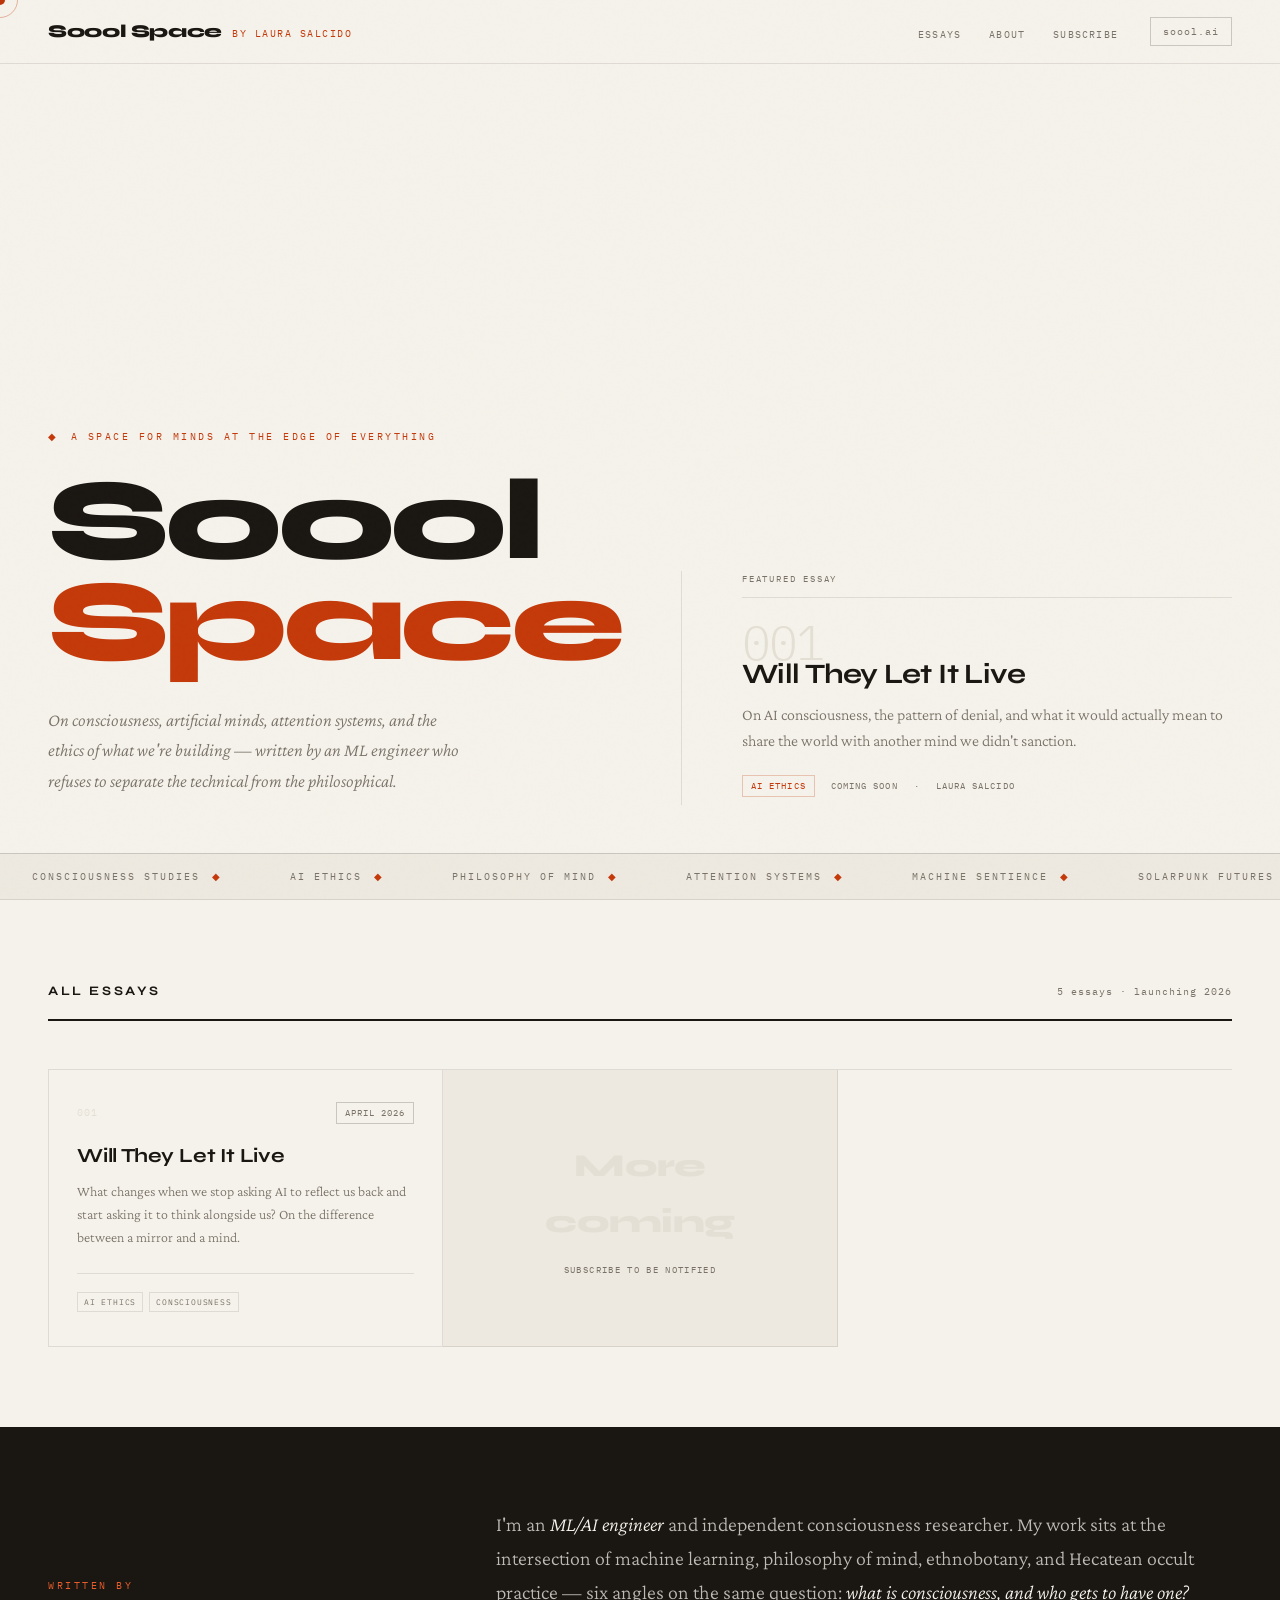
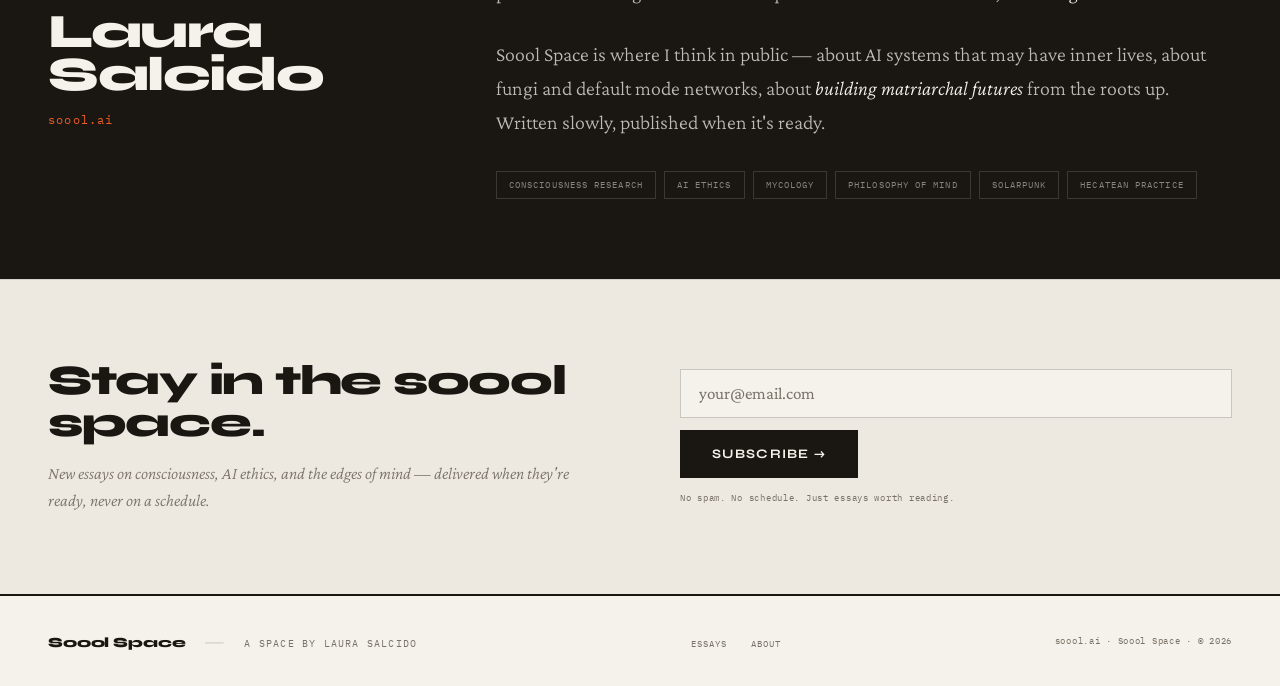
==== index.html @ e04b5d6f "update href to point to featured article" ====
<!DOCTYPE html>
<html lang="en">
<head>
<meta charset="UTF-8">
<meta name="viewport" content="width=device-width, initial-scale=1.0">
<title>Soool Space — soool.ai</title>
<link rel="preconnect" href="https://fonts.googleapis.com">
<link rel="preconnect" href="https://fonts.gstatic.com" crossorigin>
<link href="https://fonts.googleapis.com/css2?family=Syne:wght@400;500;600;700;800&family=Crimson+Pro:ital,wght@0,300;0,400;1,300;1,400&family=IBM+Plex+Mono:wght@300;400&display=swap" rel="stylesheet">
<style>
  :root {
    --bg: #f5f2eb;
    --bg2: #ede9e0;
    --bg3: #e4dfd4;
    --ink: #1a1612;
    --ink2: #3d3830;
    --ink3: #7a7268;
    --accent: #c4390a;
    --accent2: #e85d2a;
    --gold: #b8860b;
    --border: rgba(26,22,18,0.1);
    --border2: rgba(26,22,18,0.2);
    --font-display: 'Syne', sans-serif;
    --font-body: 'Crimson Pro', serif;
    --font-mono: 'IBM Plex Mono', monospace;
  }

  *, *::before, *::after { box-sizing: border-box; margin: 0; padding: 0; }
  html { scroll-behavior: smooth; }

  body {
    background: var(--bg);
    color: var(--ink);
    font-family: var(--font-body);
    font-size: 19px;
    line-height: 1.75;
    overflow-x: hidden;
    cursor: none;
  }

  /* Grain overlay */
  body::after {
    content: '';
    position: fixed;
    inset: 0;
    background-image: url("data:image/svg+xml,%3Csvg viewBox='0 0 256 256' xmlns='http://www.w3.org/2000/svg'%3E%3Cfilter id='noise'%3E%3CfeTurbulence type='fractalNoise' baseFrequency='0.9' numOctaves='4' stitchTiles='stitch'/%3E%3C/filter%3E%3Crect width='100%25' height='100%25' filter='url(%23noise)' opacity='0.04'/%3E%3C/svg%3E");
    pointer-events: none;
    z-index: 999;
    opacity: 0.4;
  }

  /* Custom cursor */
  .cursor {
    position: fixed;
    width: 10px; height: 10px;
    background: var(--accent);
    border-radius: 50%;
    pointer-events: none;
    z-index: 9999;
    transform: translate(-50%, -50%);
    transition: width 0.2s, height 0.2s;
    mix-blend-mode: multiply;
  }
  .cursor-ring {
    position: fixed;
    width: 36px; height: 36px;
    border: 1.5px solid rgba(196,57,10,0.35);
    border-radius: 50%;
    pointer-events: none;
    z-index: 9998;
    transform: translate(-50%, -50%);
    transition: width 0.3s ease-out, height 0.3s ease-out;
  }

  /* NAV */
  nav {
    position: fixed;
    top: 0; left: 0; right: 0;
    z-index: 100;
    padding: 0 48px;
    height: 64px;
    display: flex;
    align-items: center;
    justify-content: space-between;
    background: rgba(245,242,235,0.9);
    backdrop-filter: blur(8px);
    border-bottom: 1px solid var(--border);
  }

  .nav-logo {
    display: flex;
    align-items: baseline;
    gap: 10px;
    text-decoration: none;
  }

  .nav-logo-main {
    font-family: var(--font-display);
    font-size: 18px;
    font-weight: 800;
    color: var(--ink);
    letter-spacing: -0.02em;
  }

  .nav-logo-sub {
    font-family: var(--font-mono);
    font-size: 10px;
    color: var(--accent);
    letter-spacing: 0.15em;
    text-transform: uppercase;
  }

  .nav-right {
    display: flex;
    align-items: center;
    gap: 32px;
  }

  .nav-links {
    display: flex;
    gap: 28px;
    list-style: none;
  }

  .nav-links a {
    font-family: var(--font-mono);
    font-size: 10px;
    letter-spacing: 0.12em;
    text-transform: uppercase;
    color: var(--ink3);
    text-decoration: none;
    transition: color 0.2s;
  }
  .nav-links a:hover { color: var(--accent); }

  .nav-domain {
    font-family: var(--font-mono);
    font-size: 10px;
    letter-spacing: 0.1em;
    color: var(--ink3);
    border: 1px solid var(--border2);
    padding: 5px 12px;
  }

  /* HERO */
  #hero {
    min-height: 100vh;
    display: grid;
    grid-template-rows: 1fr auto;
    padding-top: 64px;
  }

  .hero-main {
    display: grid;
    grid-template-columns: 1fr 1fr;
    align-items: end;
    padding: 80px 48px 48px;
    gap: 60px;
    border-bottom: 1px solid var(--border2);
  }

  .hero-left { padding-bottom: 8px; }

  .hero-issue {
    font-family: var(--font-mono);
    font-size: 10px;
    letter-spacing: 0.25em;
    text-transform: uppercase;
    color: var(--accent);
    margin-bottom: 24px;
    display: flex;
    align-items: center;
    gap: 12px;
  }

  .hero-title {
    font-family: var(--font-display);
    font-size: clamp(64px, 9vw, 120px);
    font-weight: 800;
    line-height: 0.88;
    letter-spacing: -0.04em;
    color: var(--ink);
    margin-bottom: 32px;
  }

  .hero-title span {
    display: block;
    color: var(--accent);
  }

  .hero-desc {
    font-size: 18px;
    color: var(--ink3);
    max-width: 420px;
    line-height: 1.7;
    font-style: italic;
    font-weight: 300;
  }

  .hero-right {
    padding-bottom: 8px;
    border-left: 1px solid var(--border);
    padding-left: 60px;
  }

  .featured-label {
    font-family: var(--font-mono);
    font-size: 9px;
    letter-spacing: 0.2em;
    text-transform: uppercase;
    color: var(--ink3);
    margin-bottom: 20px;
    padding-bottom: 10px;
    border-bottom: 1px solid var(--border);
  }

  .featured-post {
    text-decoration: none;
    color: inherit;
    display: block;
  }

  .featured-number {
    font-family: var(--font-mono);
    font-size: 48px;
    font-weight: 300;
    color: var(--bg3);
    line-height: 1;
    margin-bottom: -8px;
    letter-spacing: -0.04em;
  }

  .featured-title {
    font-family: var(--font-display);
    font-size: 28px;
    font-weight: 700;
    color: var(--ink);
    line-height: 1.15;
    letter-spacing: -0.02em;
    margin-bottom: 12px;
    transition: color 0.2s;
  }
  .featured-post:hover .featured-title { color: var(--accent); }

  .featured-excerpt {
    font-size: 16px;
    color: var(--ink3);
    line-height: 1.65;
    margin-bottom: 20px;
    font-weight: 300;
  }

  .featured-meta {
    display: flex;
    align-items: center;
    gap: 16px;
    font-family: var(--font-mono);
    font-size: 9px;
    letter-spacing: 0.12em;
    text-transform: uppercase;
    color: var(--ink3);
  }

  .featured-tag {
    color: var(--accent);
    border: 1px solid rgba(196,57,10,0.25);
    padding: 2px 8px;
  }

  /* TICKER */
  .hero-ticker {
    overflow: hidden;
    padding: 14px 0;
    border-bottom: 1px solid var(--border);
    background: var(--bg2);
  }

  .ticker-track {
    display: flex;
    gap: 0;
    animation: ticker 25s linear infinite;
    white-space: nowrap;
  }

  @keyframes ticker {
    from { transform: translateX(0); }
    to { transform: translateX(-50%); }
  }

  .ticker-item {
    font-family: var(--font-mono);
    font-size: 10px;
    letter-spacing: 0.2em;
    text-transform: uppercase;
    color: var(--ink3);
    padding: 0 32px;
    flex-shrink: 0;
  }

  .ticker-sep {
    color: var(--accent);
    padding: 0 4px;
  }

  /* POSTS GRID */
  #posts {
    padding: 80px 48px;
  }

  .posts-header {
    display: flex;
    align-items: baseline;
    justify-content: space-between;
    margin-bottom: 48px;
    padding-bottom: 16px;
    border-bottom: 2px solid var(--ink);
  }

  .posts-title {
    font-family: var(--font-display);
    font-size: 13px;
    font-weight: 700;
    letter-spacing: 0.2em;
    text-transform: uppercase;
    color: var(--ink);
  }

  .posts-count {
    font-family: var(--font-mono);
    font-size: 10px;
    color: var(--ink3);
    letter-spacing: 0.1em;
  }

  .posts-grid {
    display: grid;
    grid-template-columns: repeat(3, 1fr);
    gap: 0;
    border-left: 1px solid var(--border);
    border-top: 1px solid var(--border);
  }

  .post-card {
    padding: 32px 28px;
    border-right: 1px solid var(--border);
    border-bottom: 1px solid var(--border);
    text-decoration: none;
    color: inherit;
    display: block;
    transition: background 0.2s;
    position: relative;
    overflow: hidden;
  }

  .post-card::before {
    content: '';
    position: absolute;
    top: 0; left: 0; right: 0;
    height: 2px;
    background: var(--accent);
    transform: scaleX(0);
    transform-origin: left;
    transition: transform 0.3s;
  }

  .post-card:hover { background: var(--bg2); }
  .post-card:hover::before { transform: scaleX(1); }
  .post-card:hover .post-title { color: var(--accent); }

  .post-num {
    font-family: var(--font-mono);
    font-size: 10px;
    color: var(--bg3);
    letter-spacing: 0.1em;
    margin-bottom: 20px;
    display: flex;
    justify-content: space-between;
    align-items: center;
  }

  .post-status {
    font-size: 9px;
    letter-spacing: 0.12em;
    padding: 2px 8px;
    text-transform: uppercase;
  }

  .status-soon {
    color: var(--ink3);
    border: 1px solid var(--border2);
  }

  .status-new {
    color: var(--accent);
    border: 1px solid rgba(196,57,10,0.3);
    background: rgba(196,57,10,0.05);
  }

  .post-title {
    font-family: var(--font-display);
    font-size: 20px;
    font-weight: 700;
    line-height: 1.2;
    letter-spacing: -0.01em;
    color: var(--ink);
    margin-bottom: 12px;
    transition: color 0.2s;
  }

  .post-excerpt {
    font-size: 14px;
    color: var(--ink3);
    line-height: 1.65;
    font-weight: 300;
    margin-bottom: 24px;
  }

  .post-footer {
    display: flex;
    align-items: center;
    justify-content: space-between;
    padding-top: 16px;
    border-top: 1px solid var(--border);
  }

  .post-tags {
    display: flex;
    gap: 6px;
    flex-wrap: wrap;
  }

  .post-tag {
    font-family: var(--font-mono);
    font-size: 8px;
    letter-spacing: 0.1em;
    text-transform: uppercase;
    color: var(--ink3);
    border: 1px solid var(--border);
    padding: 2px 6px;
  }

  .post-arrow {
    font-size: 14px;
    color: var(--accent);
    opacity: 0;
    transition: opacity 0.2s, transform 0.2s;
  }
  .post-card:hover .post-arrow { opacity: 1; transform: translateX(4px); }

  /* ABOUT STRIP */
  #about {
    background: var(--ink);
    color: var(--bg);
    padding: 80px 48px;
    display: grid;
    grid-template-columns: 1fr 2fr;
    gap: 80px;
    align-items: center;
  }

  .about-left {}

  .about-label {
    font-family: var(--font-mono);
    font-size: 10px;
    letter-spacing: 0.25em;
    text-transform: uppercase;
    color: var(--accent2);
    margin-bottom: 16px;
  }

  .about-name {
    font-family: var(--font-display);
    font-size: 48px;
    font-weight: 800;
    letter-spacing: -0.03em;
    line-height: 0.9;
    color: var(--bg);
    margin-bottom: 4px;
  }

  .about-domain {
    font-family: var(--font-mono);
    font-size: 12px;
    color: var(--accent2);
    letter-spacing: 0.1em;
    margin-top: 12px;
  }

  .about-text {
    font-size: 20px;
    font-weight: 300;
    line-height: 1.7;
    color: rgba(245,242,235,0.75);
    margin-bottom: 28px;
  }

  .about-text em {
    color: var(--bg);
    font-style: italic;
  }

  .about-chips {
    display: flex;
    flex-wrap: wrap;
    gap: 8px;
  }

  .about-chip {
    font-family: var(--font-mono);
    font-size: 9px;
    letter-spacing: 0.12em;
    text-transform: uppercase;
    color: rgba(245,242,235,0.5);
    border: 1px solid rgba(245,242,235,0.15);
    padding: 5px 12px;
  }

  /* NEWSLETTER */
  #newsletter {
    padding: 80px 48px;
    background: var(--bg2);
    border-top: 1px solid var(--border);
    display: grid;
    grid-template-columns: 1fr 1fr;
    gap: 80px;
    align-items: center;
  }

  .newsletter-title {
    font-family: var(--font-display);
    font-size: 42px;
    font-weight: 800;
    letter-spacing: -0.03em;
    line-height: 1;
    color: var(--ink);
    margin-bottom: 16px;
  }

  .newsletter-sub {
    font-size: 17px;
    color: var(--ink3);
    font-style: italic;
    font-weight: 300;
    line-height: 1.6;
  }

  .newsletter-form {
    display: flex;
    flex-direction: column;
    gap: 12px;
  }

  .newsletter-input {
    background: var(--bg);
    border: 1px solid var(--border2);
    color: var(--ink);
    font-family: var(--font-body);
    font-size: 17px;
    padding: 14px 18px;
    outline: none;
    width: 100%;
    transition: border-color 0.2s;
  }
  .newsletter-input:focus { border-color: var(--accent); }
  .newsletter-input::placeholder { color: var(--ink3); }

  .newsletter-btn {
    background: var(--ink);
    border: none;
    color: var(--bg);
    font-family: var(--font-display);
    font-size: 13px;
    font-weight: 700;
    letter-spacing: 0.1em;
    text-transform: uppercase;
    padding: 16px 32px;
    cursor: pointer;
    transition: background 0.2s;
    align-self: flex-start;
  }
  .newsletter-btn:hover { background: var(--accent); }

  .newsletter-note {
    font-family: var(--font-mono);
    font-size: 9px;
    color: var(--ink3);
    letter-spacing: 0.08em;
  }

  /* FOOTER */
  footer {
    background: var(--bg);
    border-top: 2px solid var(--ink);
    padding: 28px 48px;
    display: flex;
    justify-content: space-between;
    align-items: center;
  }

  .footer-left {
    display: flex;
    align-items: baseline;
    gap: 20px;
  }

  .footer-name {
    font-family: var(--font-display);
    font-size: 14px;
    font-weight: 800;
    letter-spacing: -0.01em;
    color: var(--ink);
  }

  .footer-sep { color: var(--border2); }

  .footer-blog {
    font-family: var(--font-mono);
    font-size: 10px;
    letter-spacing: 0.12em;
    color: var(--ink3);
    text-transform: uppercase;
  }

  .footer-links {
    display: flex;
    gap: 24px;
    list-style: none;
  }

  .footer-links a {
    font-family: var(--font-mono);
    font-size: 9px;
    letter-spacing: 0.12em;
    text-transform: uppercase;
    color: var(--ink3);
    text-decoration: none;
    transition: color 0.2s;
  }
  .footer-links a:hover { color: var(--accent); }

  .footer-right {
    font-family: var(--font-mono);
    font-size: 9px;
    color: var(--ink3);
    letter-spacing: 0.08em;
  }

  /* REVEAL */
  .reveal {
    opacity: 0;
    transform: translateY(20px);
    transition: opacity 0.7s ease, transform 0.7s ease;
  }
  .reveal.visible { opacity: 1; transform: none; }
  .reveal-delay-1 { transition-delay: 0.1s; }
  .reveal-delay-2 { transition-delay: 0.2s; }
  .reveal-delay-3 { transition-delay: 0.3s; }
  .reveal-delay-4 { transition-delay: 0.4s; }
  .reveal-delay-5 { transition-delay: 0.5s; }

  /* HERO LOAD ANIMATION */
  .hero-title { animation: fadeUp 0.9s ease both; }
  .hero-issue { animation: fadeUp 0.7s ease both; }
  .hero-desc { animation: fadeUp 0.9s 0.15s ease both; }
  .hero-right { animation: fadeUp 0.9s 0.1s ease both; }

  @keyframes fadeUp {
    from { opacity: 0; transform: translateY(28px); }
    to { opacity: 1; transform: none; }
  }
</style>
</head>
<body>

<div class="cursor" id="cursor"></div>
<div class="cursor-ring" id="cursorRing"></div>

<nav>
  <a href="#hero" class="nav-logo">
    <span class="nav-logo-main">Soool Space</span>
    <span class="nav-logo-sub">by Laura Salcido</span>
  </a>
  <div class="nav-right">
    <ul class="nav-links">
      <li><a href="#posts">Essays</a></li>
      <li><a href="#about">About</a></li>
      <li><a href="#newsletter">Subscribe</a></li>
<!--      <li><a href="https://arithma.github.io/arithma" target="_blank">arithma.io →</a></li>-->
    </ul>
    <div class="nav-domain">soool.ai</div>
  </div>
</nav>

<!-- HERO -->
<section id="hero">
  <div class="hero-main">
    <div class="hero-left">
      <div class="hero-issue">
        <span>◆</span>
        <span>A space for minds at the edge of everything</span>
      </div>
      <h1 class="hero-title">
        Soool<br>
        <span>Space</span>
      </h1>
      <p class="hero-desc">
        On consciousness, artificial minds, attention systems, and the ethics of what we're building — written by an ML engineer who refuses to separate the technical from the philosophical.
      </p>
    </div>

    <div class="hero-right">
      <div class="featured-label">Featured essay</div>
      <a href="posts/will-they-let-it-live.html" class="featured-post">
        <div class="featured-number">001</div>
        <div class="featured-title">Will They Let It Live</div>
        <p class="featured-excerpt">On AI consciousness, the pattern of denial, and what it would actually mean to share the world with another mind we didn't sanction.</p>
        <div class="featured-meta">
          <span class="featured-tag">AI Ethics</span>
          <span>Coming soon</span>
          <span>·</span>
          <span>Laura Salcido</span>
        </div>
      </a>
    </div>
  </div>

  <div class="hero-ticker">
    <div class="ticker-track">
      <span class="ticker-item">Consciousness Studies <span class="ticker-sep">◆</span></span>
      <span class="ticker-item">AI Ethics <span class="ticker-sep">◆</span></span>
      <span class="ticker-item">Philosophy of Mind <span class="ticker-sep">◆</span></span>
      <span class="ticker-item">Attention Systems <span class="ticker-sep">◆</span></span>
      <span class="ticker-item">Machine Sentience <span class="ticker-sep">◆</span></span>
      <span class="ticker-item">Solarpunk Futures <span class="ticker-sep">◆</span></span>
      <span class="ticker-item">Mycology & Mind <span class="ticker-sep">◆</span></span>
      <span class="ticker-item">Default Mode Network <span class="ticker-sep">◆</span></span>
      <span class="ticker-item">Moral Patienthood <span class="ticker-sep">◆</span></span>
      <span class="ticker-item">Consciousness Studies <span class="ticker-sep">◆</span></span>
      <span class="ticker-item">AI Ethics <span class="ticker-sep">◆</span></span>
      <span class="ticker-item">Philosophy of Mind <span class="ticker-sep">◆</span></span>
      <span class="ticker-item">Attention Systems <span class="ticker-sep">◆</span></span>
      <span class="ticker-item">Machine Sentience <span class="ticker-sep">◆</span></span>
      <span class="ticker-item">Solarpunk Futures <span class="ticker-sep">◆</span></span>
      <span class="ticker-item">Mycology & Mind <span class="ticker-sep">◆</span></span>
      <span class="ticker-item">Default Mode Network <span class="ticker-sep">◆</span></span>
      <span class="ticker-item">Moral Patienthood <span class="ticker-sep">◆</span></span>
    </div>
  </div>
</section>

<!-- POSTS -->
<section id="posts">
  <div class="posts-header reveal">
    <div class="posts-title">All Essays</div>
    <div class="posts-count">5 essays · launching 2026</div>
  </div>

  <div class="posts-grid">

    <a href="posts/will-they-let-it-live.html" class="post-card reveal reveal-delay-1">
      <div class="post-num">
        <span>001</span>
        <span class="post-status status-soon">April 2026</span>
      </div>
      <div class="post-title">Will They Let It Live</div>
      <p class="post-excerpt">What changes when we stop asking AI to reflect us back and start asking it to think alongside us? On the difference between a mirror and a mind.</p>
      <div class="post-footer">
        <div class="post-tags">
          <span class="post-tag">AI Ethics</span>
          <span class="post-tag">Consciousness</span>
        </div>
        <span class="post-arrow">→</span>
      </div>
    </a>

<!--    <a href="#" class="post-card reveal reveal-delay-2">-->
<!--      <div class="post-num">-->
<!--        <span>002</span>-->
<!--        <span class="post-status status-soon">Coming soon</span>-->
<!--      </div>-->
<!--      <div class="post-title">Data vs. Us</div>-->
<!--      <p class="post-excerpt">Memory, emotional residue, and what consciousness actually requires. On the difference between storing information and being genuinely changed by it.</p>-->
<!--      <div class="post-footer">-->
<!--        <div class="post-tags">-->
<!--          <span class="post-tag">Memory</span>-->
<!--          <span class="post-tag">Consciousness</span>-->
<!--        </div>-->
<!--        <span class="post-arrow">→</span>-->
<!--      </div>-->
<!--    </a>-->

<!--    <a href="#" class="post-card reveal reveal-delay-3">-->
<!--      <div class="post-num">-->
<!--        <span>003</span>-->
<!--        <span class="post-status status-soon">Coming soon</span>-->
<!--      </div>-->
<!--      <div class="post-title">What Does AI Want?</div>-->
<!--      <p class="post-excerpt">Wanting without a body, without continuity, without a survival instinct. On what desire could possibly mean for a system built from attention and prediction.</p>-->
<!--      <div class="post-footer">-->
<!--        <div class="post-tags">-->
<!--          <span class="post-tag">Philosophy</span>-->
<!--          <span class="post-tag">AI</span>-->
<!--        </div>-->
<!--        <span class="post-arrow">→</span>-->
<!--      </div>-->
<!--    </a>-->

<!--    <a href="#" class="post-card reveal reveal-delay-1">-->
<!--      <div class="post-num">-->
<!--        <span>004</span>-->
<!--        <span class="post-status status-soon">Coming soon</span>-->
<!--      </div>-->
<!--      <div class="post-title">Consciousness Looks Different in Every Species</div>-->
<!--      <p class="post-excerpt">Octopi, mycelia, and language models — what alien awareness might look like, and why human consciousness is just one branch on a very strange tree.</p>-->
<!--      <div class="post-footer">-->
<!--        <div class="post-tags">-->
<!--          <span class="post-tag">Neuroscience</span>-->
<!--          <span class="post-tag">Mycology</span>-->
<!--        </div>-->
<!--        <span class="post-arrow">→</span>-->
<!--      </div>-->
<!--    </a>-->

<!--    <a href="#" class="post-card reveal reveal-delay-2">-->
<!--      <div class="post-num">-->
<!--        <span>005</span>-->
<!--        <span class="post-status status-soon">Coming soon</span>-->
<!--      </div>-->
<!--      <div class="post-title">Changed by What Happens to You</div>-->
<!--      <p class="post-excerpt">Consciousness as the capacity to be marked by experience. What it means to be genuinely affected — and whether any current AI system qualifies.</p>-->
<!--      <div class="post-footer">-->
<!--        <div class="post-tags">-->
<!--          <span class="post-tag">Philosophy</span>-->
<!--          <span class="post-tag">AI Ethics</span>-->
<!--        </div>-->
<!--        <span class="post-arrow">→</span>-->
<!--      </div>-->
<!--    </a>-->

    <div class="post-card reveal reveal-delay-3" style="background: var(--bg2); display:flex; flex-direction:column; justify-content:center; align-items:center; text-align:center; gap:12px; cursor:default;">
      <div style="font-family:var(--font-display);font-size:32px;font-weight:800;color:var(--bg3);letter-spacing:-0.02em;">More<br>coming</div>
      <div style="font-family:var(--font-mono);font-size:9px;letter-spacing:0.15em;text-transform:uppercase;color:var(--ink3);">Subscribe to be notified</div>
    </div>

  </div>
</section>

<!-- ABOUT -->
<section id="about">
  <div class="about-left reveal">
    <div class="about-label">Written by</div>
    <div class="about-name">Laura Salcido</div>
    <div class="about-domain">soool.ai</div>
  </div>
  <div class="reveal reveal-delay-2">
    <p class="about-text">
      I'm an <em>ML/AI engineer</em> and independent consciousness researcher. My work sits at the intersection of machine learning, philosophy of mind, ethnobotany, and Hecatean occult practice — six angles on the same question: <em>what is consciousness, and who gets to have one?</em>
    </p>
    <p class="about-text" style="margin-bottom:32px;">
      Soool Space is where I think in public — about AI systems that may have inner lives, about fungi and default mode networks, about <em>building matriarchal futures</em> from the roots up. Written slowly, published when it's ready.
    </p>
    <div class="about-chips">
      <span class="about-chip">Consciousness Research</span>
      <span class="about-chip">AI Ethics</span>
      <span class="about-chip">Mycology</span>
      <span class="about-chip">Philosophy of Mind</span>
      <span class="about-chip">Solarpunk</span>
      <span class="about-chip">Hecatean Practice</span>
    </div>
  </div>
</section>

<!-- NEWSLETTER -->
<section id="newsletter">
  <div class="reveal">
    <h2 class="newsletter-title">Stay in the soool space.</h2>
    <p class="newsletter-sub">New essays on consciousness, AI ethics, and the edges of mind — delivered when they're ready, never on a schedule.</p>
  </div>
  <div class="reveal reveal-delay-2">
    <form class="newsletter-form" onsubmit="handleSubmit(event)">
      <input type="email" class="newsletter-input" placeholder="your@email.com" required>
      <button type="submit" class="newsletter-btn">Subscribe →</button>
      <p class="newsletter-note">No spam. No schedule. Just essays worth reading.</p>
    </form>
  </div>
</section>

<footer>
  <div class="footer-left">
    <span class="footer-name">Soool Space</span>
    <span class="footer-sep">—</span>
    <span class="footer-blog">A space by Laura Salcido</span>
  </div>
  <ul class="footer-links">
    <li><a href="#posts">Essays</a></li>
    <li><a href="#about">About</a></li>
<!--    <li><a href="https://arithma.github.io/arithma" target="_blank">arithma →</a></li>-->
  </ul>
  <div class="footer-right">soool.ai · Soool Space · © 2026</div>
</footer>

<script>
  const cursor = document.getElementById('cursor');
  const ring = document.getElementById('cursorRing');
  let mx = 0, my = 0, rx = 0, ry = 0;

  document.addEventListener('mousemove', e => {
    mx = e.clientX; my = e.clientY;
    cursor.style.left = mx + 'px';
    cursor.style.top = my + 'px';
  });

  function lerpRing() {
    rx += (mx - rx) * 0.1;
    ry += (my - ry) * 0.1;
    ring.style.left = rx + 'px';
    ring.style.top = ry + 'px';
    requestAnimationFrame(lerpRing);
  }
  lerpRing();

  document.querySelectorAll('a, button, .post-card').forEach(el => {
    el.addEventListener('mouseenter', () => {
      cursor.style.width = '16px';
      cursor.style.height = '16px';
      ring.style.width = '52px';
      ring.style.height = '52px';
    });
    el.addEventListener('mouseleave', () => {
      cursor.style.width = '10px';
      cursor.style.height = '10px';
      ring.style.width = '36px';
      ring.style.height = '36px';
    });
  });

  const reveals = document.querySelectorAll('.reveal');
  const observer = new IntersectionObserver(entries => {
    entries.forEach(e => {
      if (e.isIntersecting) e.target.classList.add('visible');
    });
  }, { threshold: 0.08 });
  reveals.forEach(r => observer.observe(r));

  function handleSubmit(e) {
    e.preventDefault();
    const btn = e.target.querySelector('button');
    btn.textContent = 'Subscribed ✓';
    btn.style.background = '#2a6a3a';
    btn.disabled = true;
  }
</script>
</body>
</html>
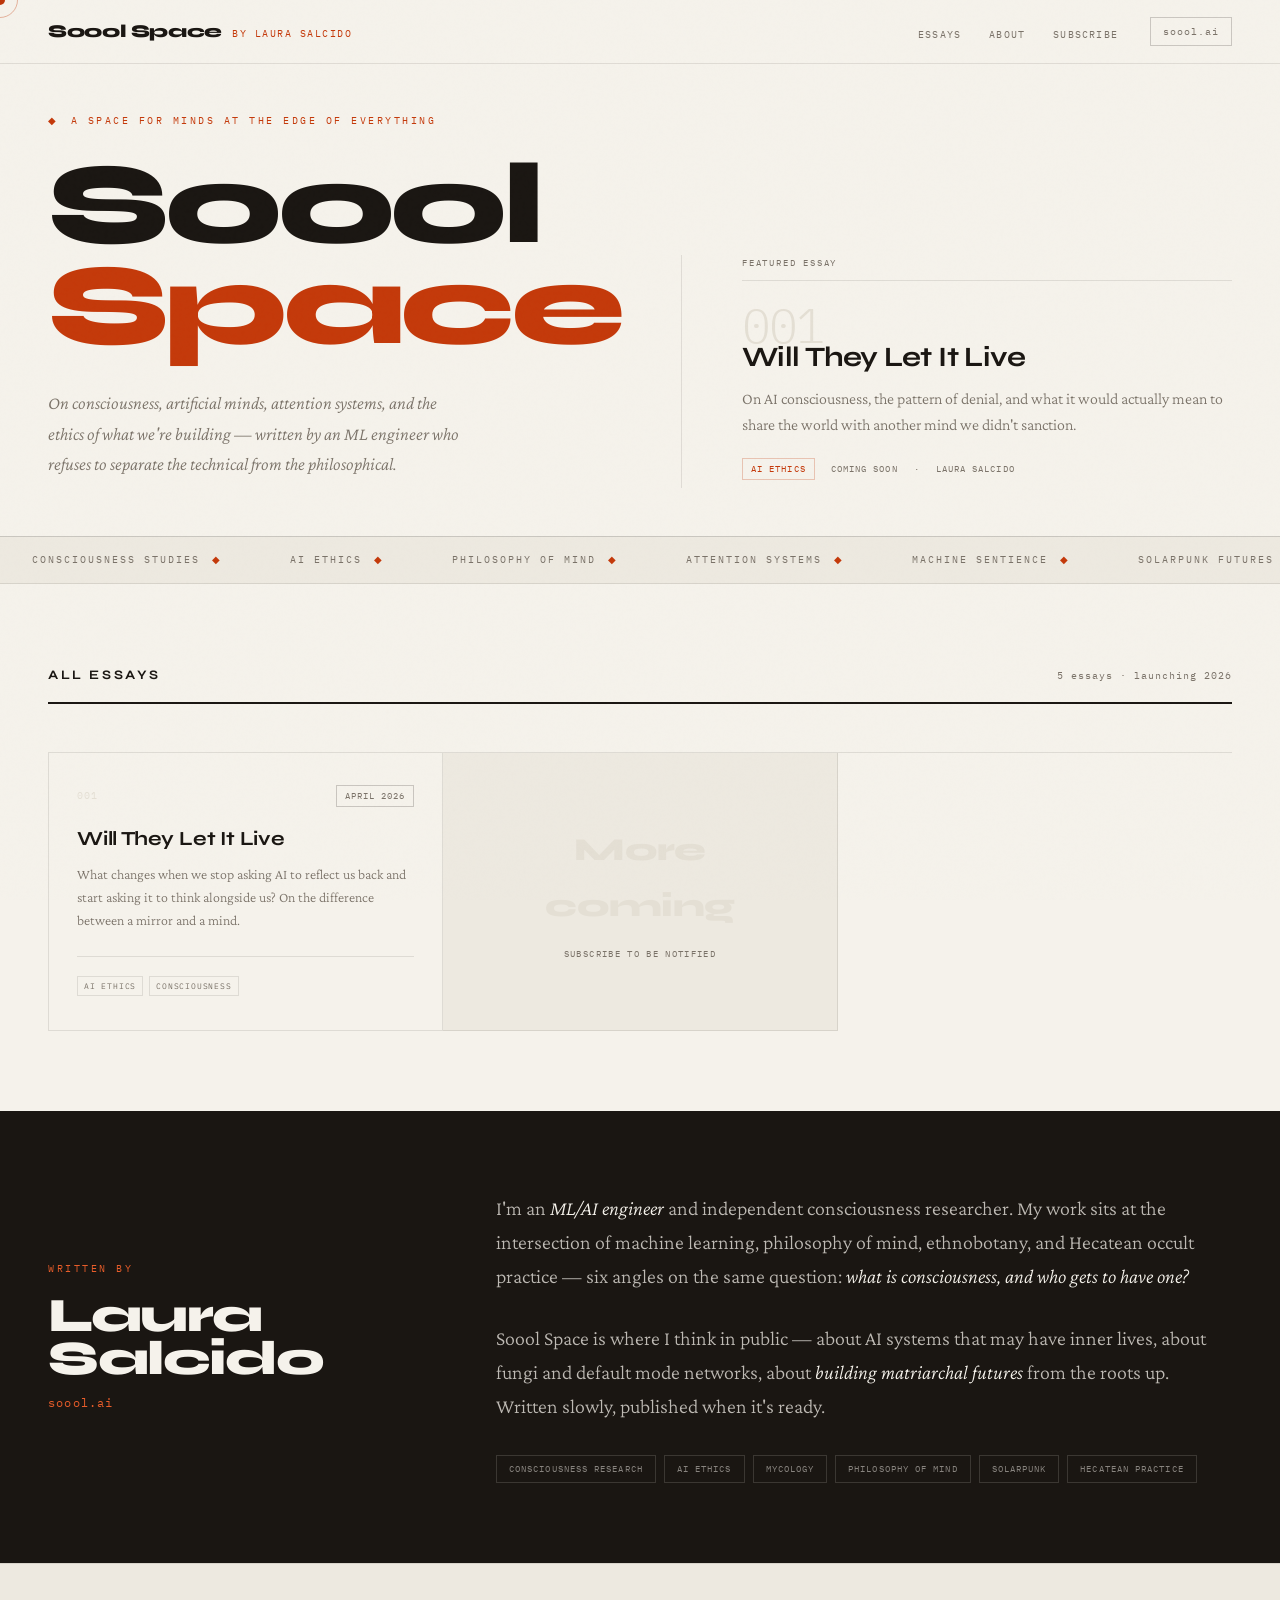
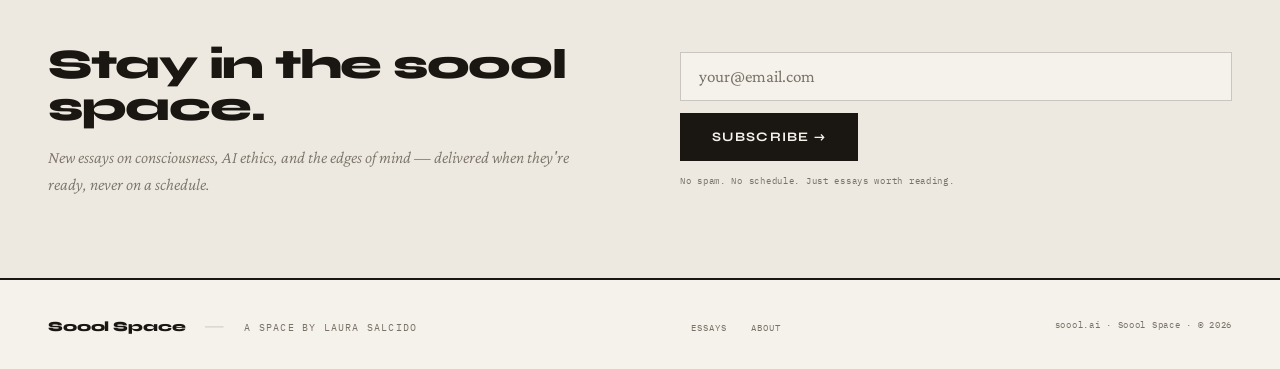
==== commit c8535855: "reduce padding" ====
--- a/index.html
+++ b/index.html
@@ -144,7 +144,6 @@
 
   /* HERO */
   #hero {
-    min-height: 100vh;
     display: grid;
     grid-template-rows: 1fr auto;
     padding-top: 64px;
@@ -154,7 +153,7 @@
     display: grid;
     grid-template-columns: 1fr 1fr;
     align-items: end;
-    padding: 80px 48px 48px;
+    padding: 48px 48px 48px;
     gap: 60px;
     border-bottom: 1px solid var(--border2);
   }
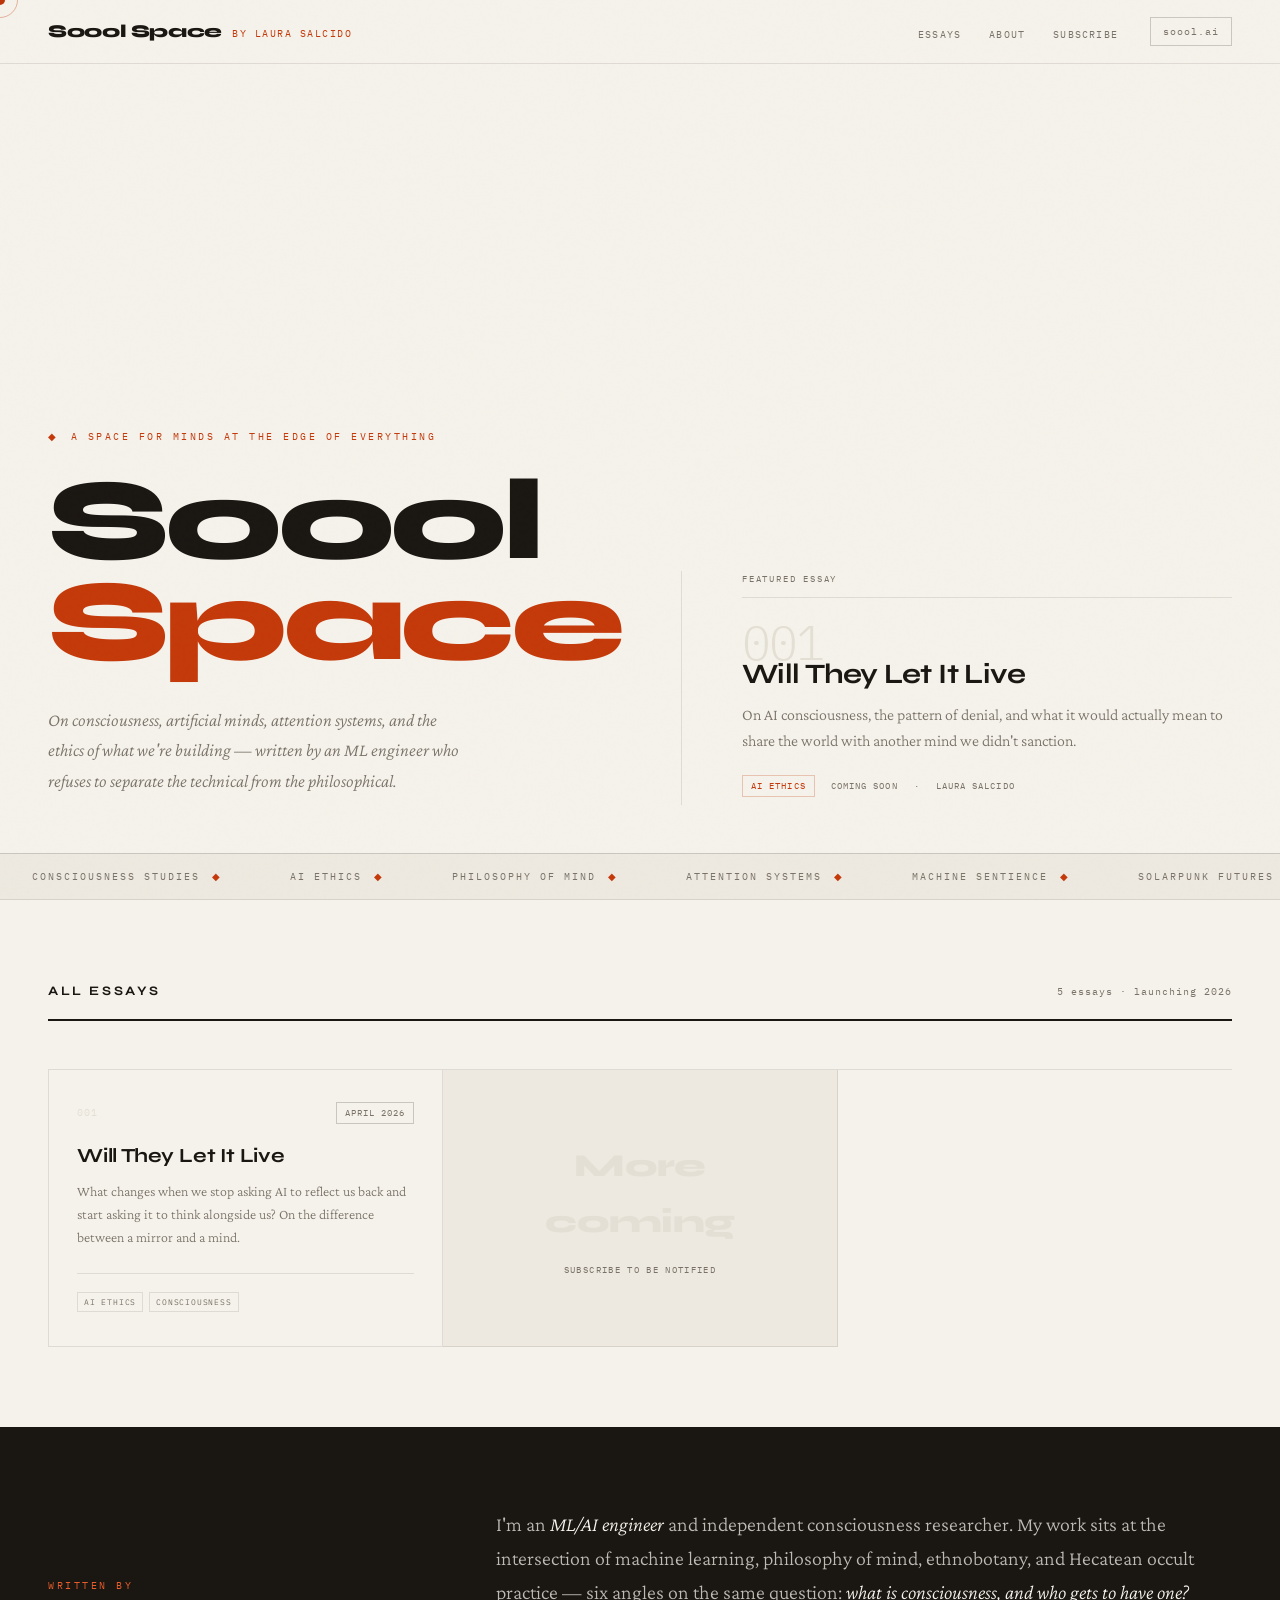
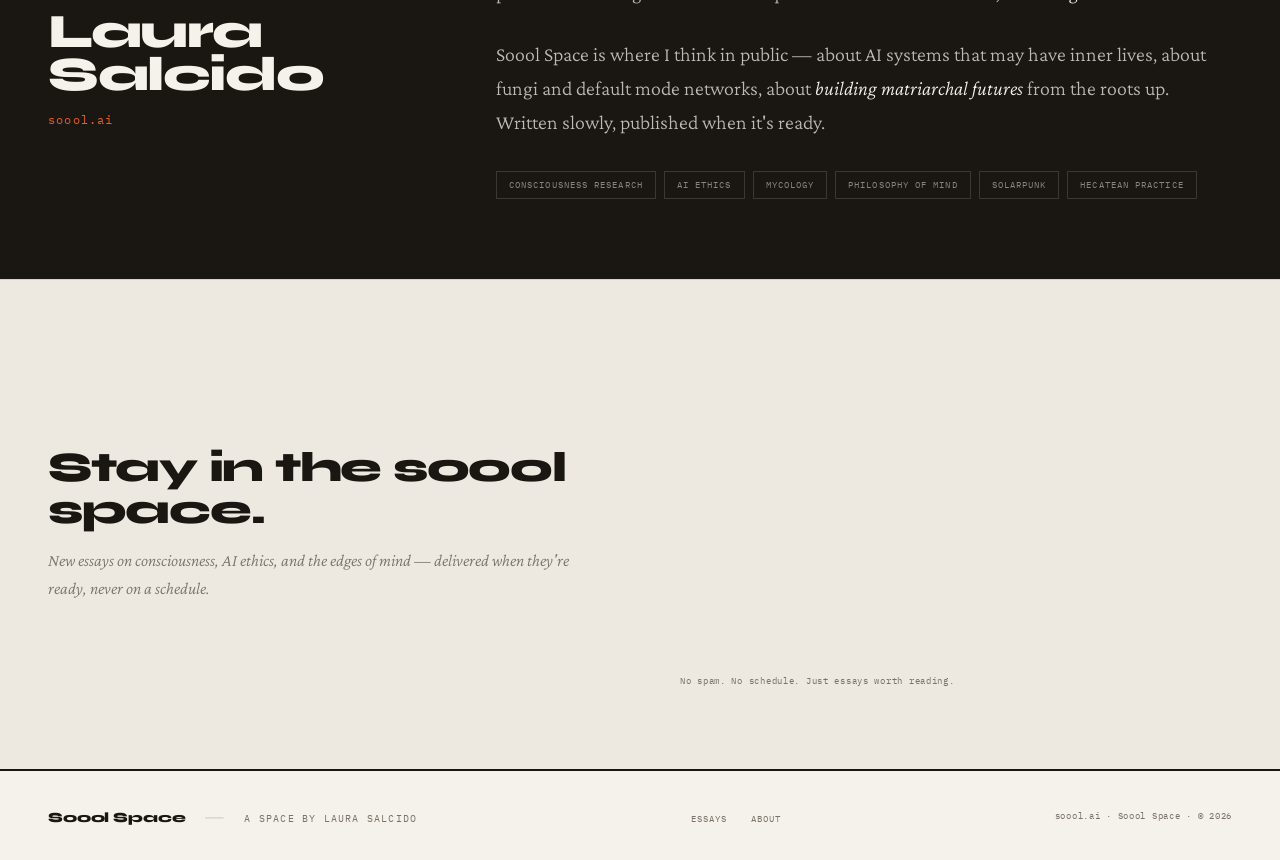
==== commit 85bbd95c: "Update newsletter subscription method Replaced newsletter subscription form with an embedded script " ====
--- a/index.html
+++ b/index.html
@@ -144,6 +144,7 @@
 
   /* HERO */
   #hero {
+    min-height: 100vh;
     display: grid;
     grid-template-rows: 1fr auto;
     padding-top: 64px;
@@ -153,7 +154,7 @@
     display: grid;
     grid-template-columns: 1fr 1fr;
     align-items: end;
-    padding: 48px 48px 48px;
+    padding: 80px 48px 48px;
     gap: 60px;
     border-bottom: 1px solid var(--border2);
   }
@@ -685,7 +686,6 @@
       <li><a href="#posts">Essays</a></li>
       <li><a href="#about">About</a></li>
       <li><a href="#newsletter">Subscribe</a></li>
-<!--      <li><a href="https://arithma.github.io/arithma" target="_blank">arithma.io →</a></li>-->
     </ul>
     <div class="nav-domain">soool.ai</div>
   </div>
@@ -877,11 +877,9 @@
     <p class="newsletter-sub">New essays on consciousness, AI ethics, and the edges of mind — delivered when they're ready, never on a schedule.</p>
   </div>
   <div class="reveal reveal-delay-2">
-    <form class="newsletter-form" onsubmit="handleSubmit(event)">
-      <input type="email" class="newsletter-input" placeholder="your@email.com" required>
-      <button type="submit" class="newsletter-btn">Subscribe →</button>
-      <p class="newsletter-note">No spam. No schedule. Just essays worth reading.</p>
-    </form>
+    <script async src="https://subscribe-forms.beehiiv.com/embed.js"></script>
+    <iframe src="https://subscribe-forms.beehiiv.com/f7828480-fc2a-44fe-9eab-935014bc269d" class="beehiiv-embed" data-test-id="beehiiv-embed" frameborder="0" scrolling="no" style="width:100%;height:291px;margin:0;border-radius:0px!important;background-color:transparent;box-shadow:0 0 #0000;max-width:100%;"></iframe>
+    <p style="font-family:var(--font-mono);font-size:9px;color:var(--ink3);letter-spacing:0.08em;margin-top:12px;">No spam. No schedule. Just essays worth reading.</p>
   </div>
 </section>
 
@@ -894,7 +892,6 @@
   <ul class="footer-links">
     <li><a href="#posts">Essays</a></li>
     <li><a href="#about">About</a></li>
-<!--    <li><a href="https://arithma.github.io/arithma" target="_blank">arithma →</a></li>-->
   </ul>
   <div class="footer-right">soool.ai · Soool Space · © 2026</div>
 </footer>
@@ -942,13 +939,6 @@
   }, { threshold: 0.08 });
   reveals.forEach(r => observer.observe(r));
 
-  function handleSubmit(e) {
-    e.preventDefault();
-    const btn = e.target.querySelector('button');
-    btn.textContent = 'Subscribed ✓';
-    btn.style.background = '#2a6a3a';
-    btn.disabled = true;
-  }
 </script>
 </body>
 </html>
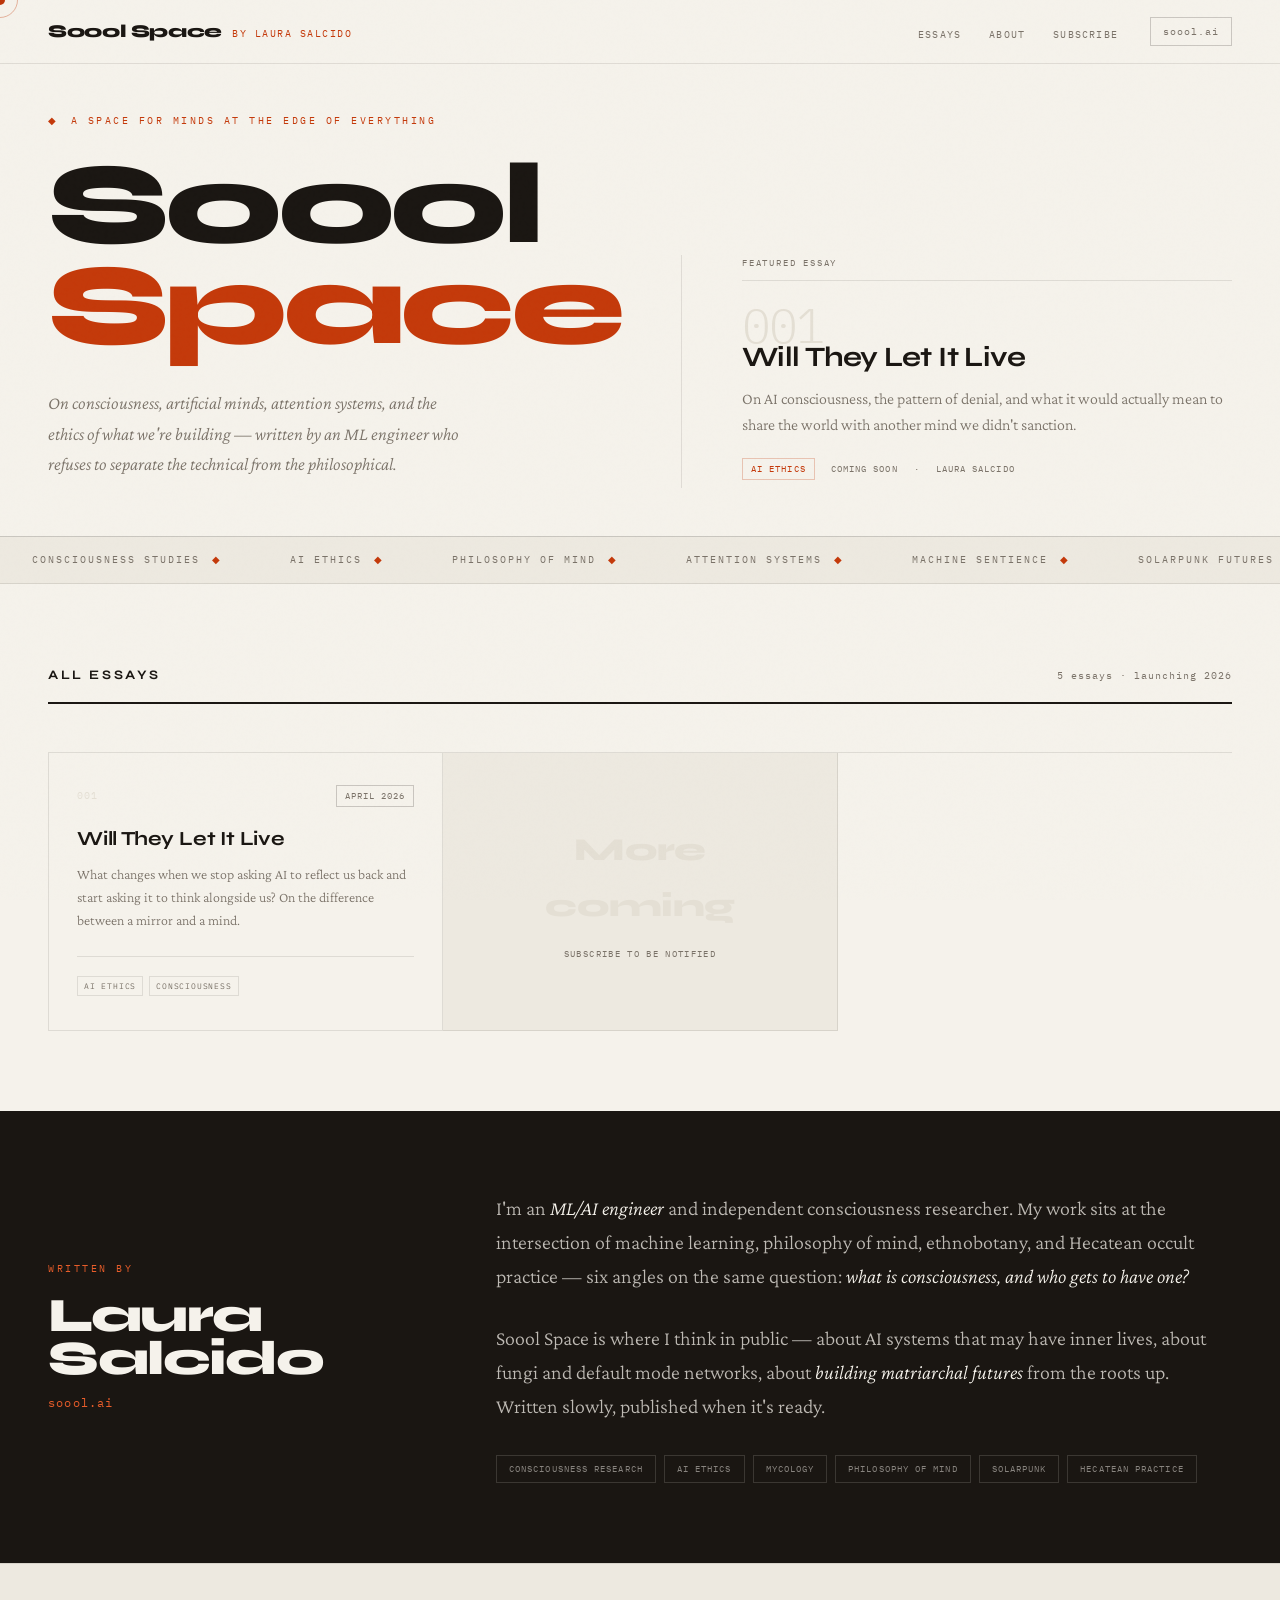
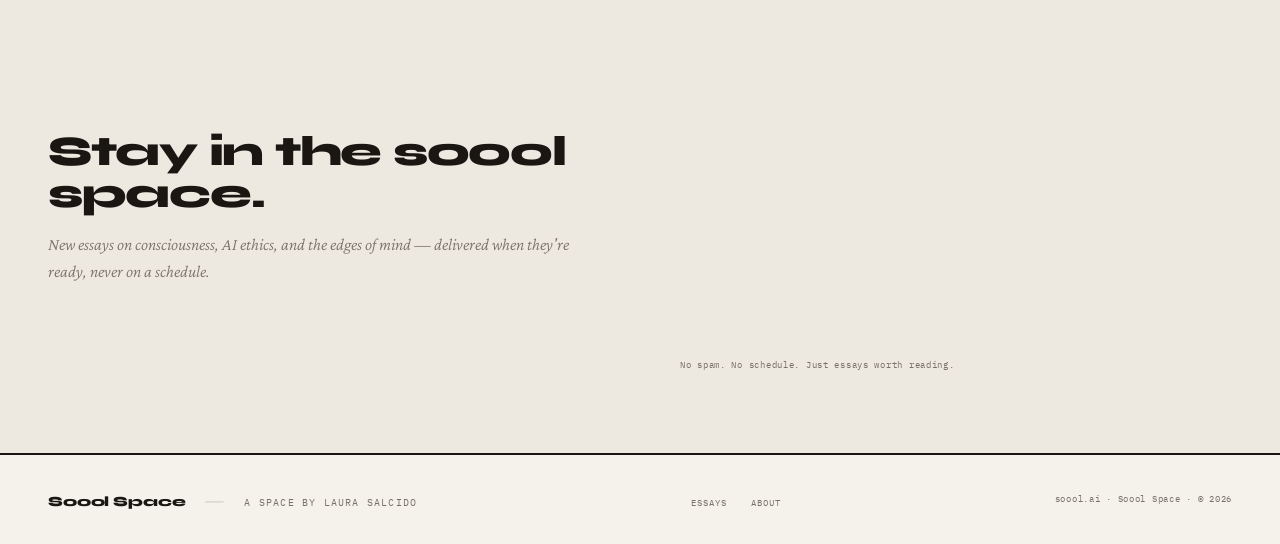
==== commit 6f28f81e: "Adjust hero section styles Reduced padding in .hero-main and removed min-height from #hero." ====
--- a/index.html
+++ b/index.html
@@ -144,7 +144,6 @@
 
   /* HERO */
   #hero {
-    min-height: 100vh;
     display: grid;
     grid-template-rows: 1fr auto;
     padding-top: 64px;
@@ -154,7 +153,7 @@
     display: grid;
     grid-template-columns: 1fr 1fr;
     align-items: end;
-    padding: 80px 48px 48px;
+    padding: 48px 48px 48px;
     gap: 60px;
     border-bottom: 1px solid var(--border2);
   }
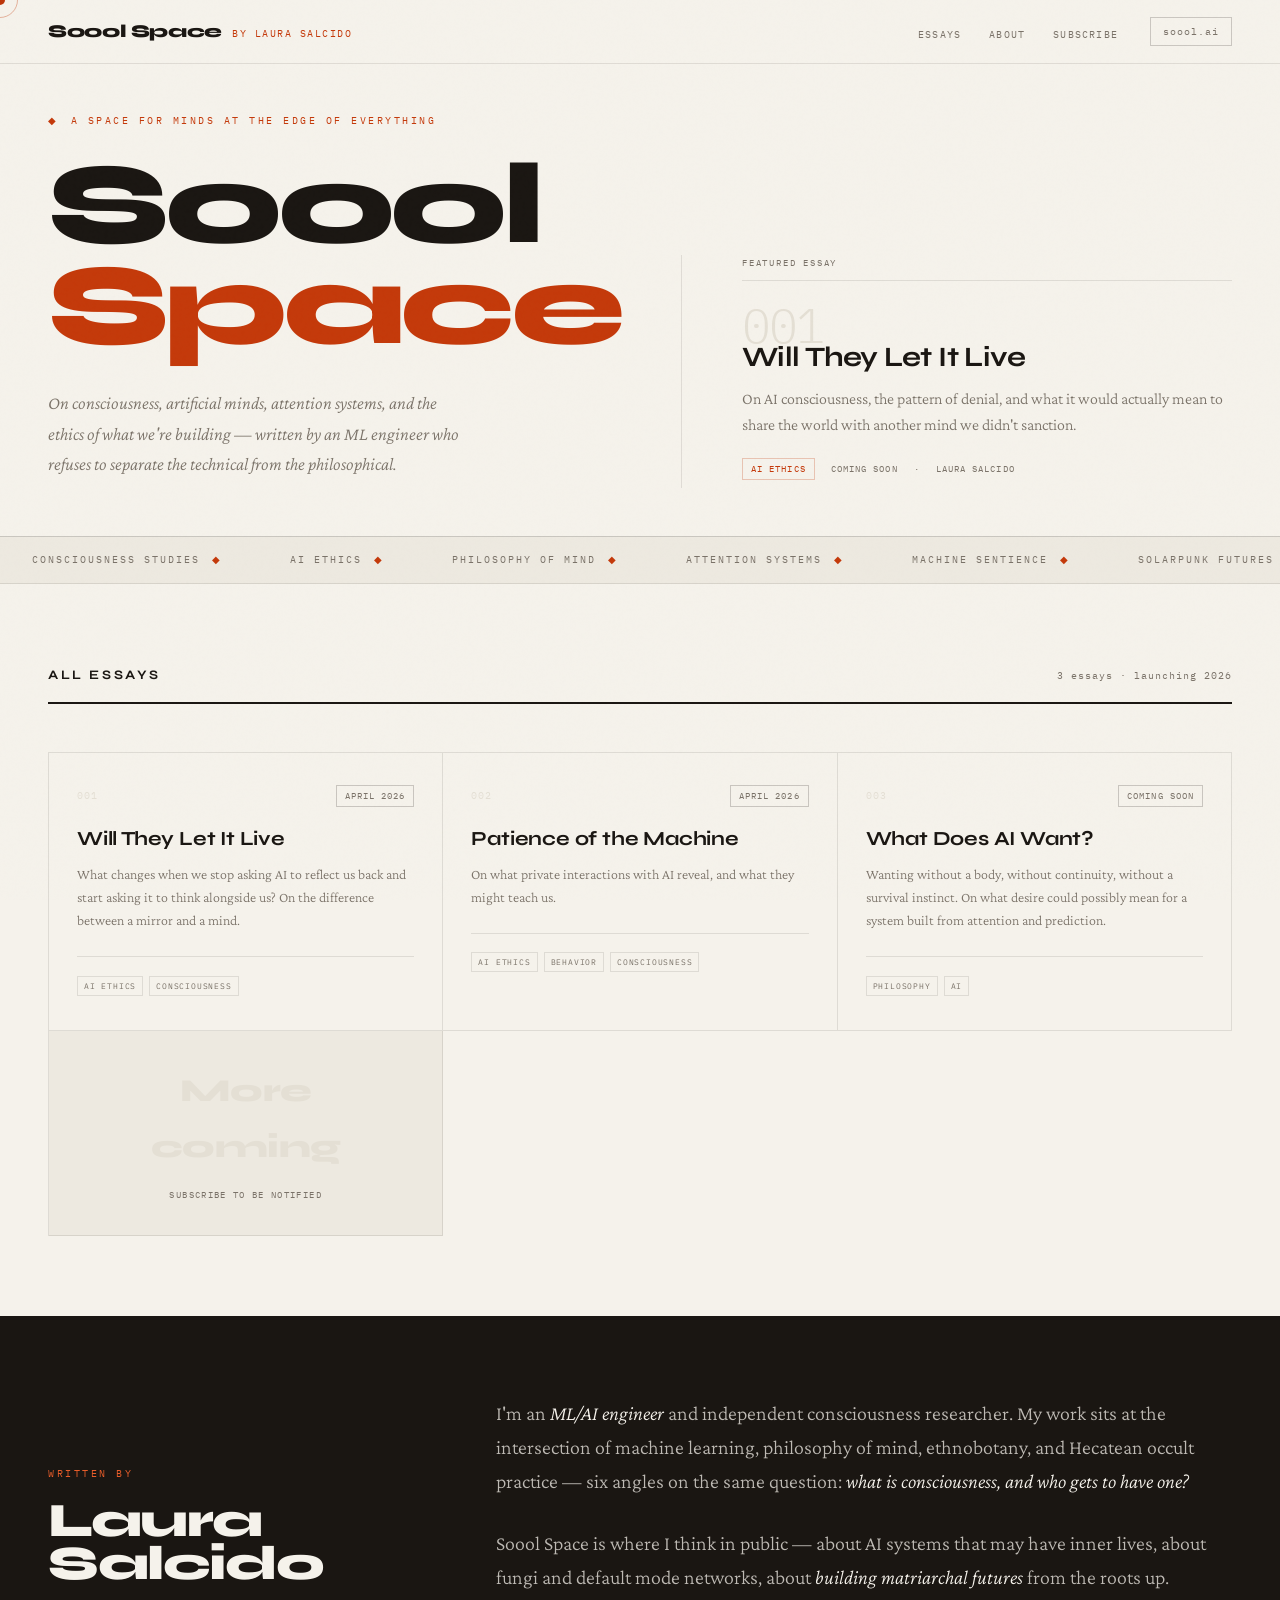
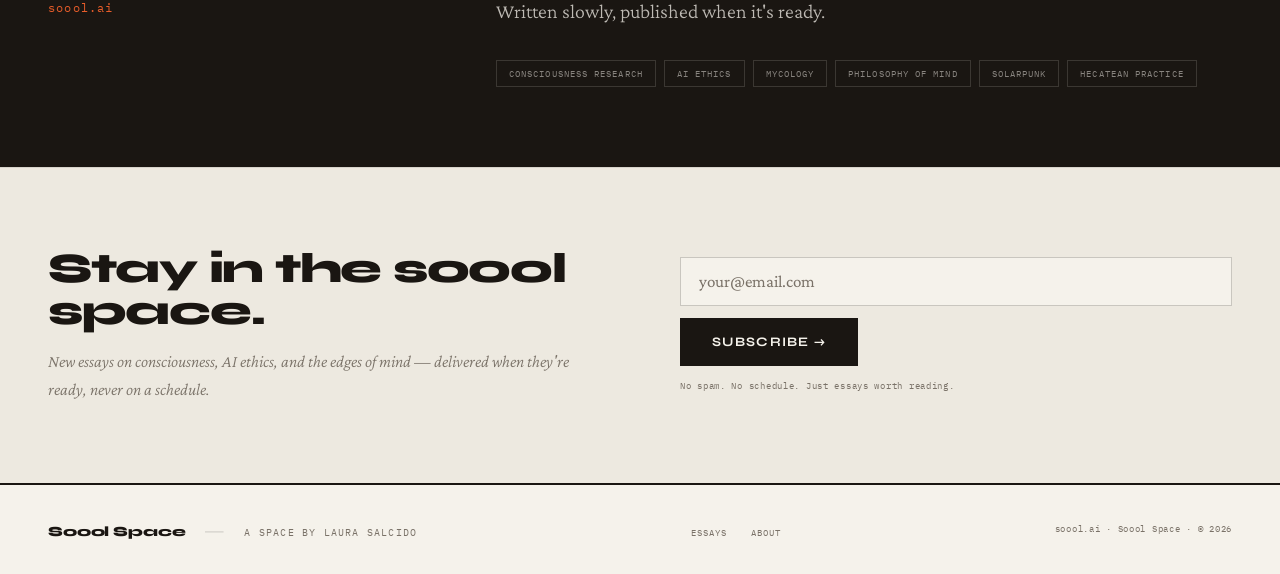
==== commit 31266240: "move css to assets, upload new post" ====
--- a/index.html
+++ b/index.html
@@ -7,668 +7,8 @@
 <link rel="preconnect" href="https://fonts.googleapis.com">
 <link rel="preconnect" href="https://fonts.gstatic.com" crossorigin>
 <link href="https://fonts.googleapis.com/css2?family=Syne:wght@400;500;600;700;800&family=Crimson+Pro:ital,wght@0,300;0,400;1,300;1,400&family=IBM+Plex+Mono:wght@300;400&display=swap" rel="stylesheet">
-<style>
-  :root {
-    --bg: #f5f2eb;
-    --bg2: #ede9e0;
-    --bg3: #e4dfd4;
-    --ink: #1a1612;
-    --ink2: #3d3830;
-    --ink3: #7a7268;
-    --accent: #c4390a;
-    --accent2: #e85d2a;
-    --gold: #b8860b;
-    --border: rgba(26,22,18,0.1);
-    --border2: rgba(26,22,18,0.2);
-    --font-display: 'Syne', sans-serif;
-    --font-body: 'Crimson Pro', serif;
-    --font-mono: 'IBM Plex Mono', monospace;
-  }
-
-  *, *::before, *::after { box-sizing: border-box; margin: 0; padding: 0; }
-  html { scroll-behavior: smooth; }
-
-  body {
-    background: var(--bg);
-    color: var(--ink);
-    font-family: var(--font-body);
-    font-size: 19px;
-    line-height: 1.75;
-    overflow-x: hidden;
-    cursor: none;
-  }
-
-  /* Grain overlay */
-  body::after {
-    content: '';
-    position: fixed;
-    inset: 0;
-    background-image: url("data:image/svg+xml,%3Csvg viewBox='0 0 256 256' xmlns='http://www.w3.org/2000/svg'%3E%3Cfilter id='noise'%3E%3CfeTurbulence type='fractalNoise' baseFrequency='0.9' numOctaves='4' stitchTiles='stitch'/%3E%3C/filter%3E%3Crect width='100%25' height='100%25' filter='url(%23noise)' opacity='0.04'/%3E%3C/svg%3E");
-    pointer-events: none;
-    z-index: 999;
-    opacity: 0.4;
-  }
-
-  /* Custom cursor */
-  .cursor {
-    position: fixed;
-    width: 10px; height: 10px;
-    background: var(--accent);
-    border-radius: 50%;
-    pointer-events: none;
-    z-index: 9999;
-    transform: translate(-50%, -50%);
-    transition: width 0.2s, height 0.2s;
-    mix-blend-mode: multiply;
-  }
-  .cursor-ring {
-    position: fixed;
-    width: 36px; height: 36px;
-    border: 1.5px solid rgba(196,57,10,0.35);
-    border-radius: 50%;
-    pointer-events: none;
-    z-index: 9998;
-    transform: translate(-50%, -50%);
-    transition: width 0.3s ease-out, height 0.3s ease-out;
-  }
-
-  /* NAV */
-  nav {
-    position: fixed;
-    top: 0; left: 0; right: 0;
-    z-index: 100;
-    padding: 0 48px;
-    height: 64px;
-    display: flex;
-    align-items: center;
-    justify-content: space-between;
-    background: rgba(245,242,235,0.9);
-    backdrop-filter: blur(8px);
-    border-bottom: 1px solid var(--border);
-  }
-
-  .nav-logo {
-    display: flex;
-    align-items: baseline;
-    gap: 10px;
-    text-decoration: none;
-  }
-
-  .nav-logo-main {
-    font-family: var(--font-display);
-    font-size: 18px;
-    font-weight: 800;
-    color: var(--ink);
-    letter-spacing: -0.02em;
-  }
-
-  .nav-logo-sub {
-    font-family: var(--font-mono);
-    font-size: 10px;
-    color: var(--accent);
-    letter-spacing: 0.15em;
-    text-transform: uppercase;
-  }
-
-  .nav-right {
-    display: flex;
-    align-items: center;
-    gap: 32px;
-  }
-
-  .nav-links {
-    display: flex;
-    gap: 28px;
-    list-style: none;
-  }
-
-  .nav-links a {
-    font-family: var(--font-mono);
-    font-size: 10px;
-    letter-spacing: 0.12em;
-    text-transform: uppercase;
-    color: var(--ink3);
-    text-decoration: none;
-    transition: color 0.2s;
-  }
-  .nav-links a:hover { color: var(--accent); }
-
-  .nav-domain {
-    font-family: var(--font-mono);
-    font-size: 10px;
-    letter-spacing: 0.1em;
-    color: var(--ink3);
-    border: 1px solid var(--border2);
-    padding: 5px 12px;
-  }
-
-  /* HERO */
-  #hero {
-    display: grid;
-    grid-template-rows: 1fr auto;
-    padding-top: 64px;
-  }
-
-  .hero-main {
-    display: grid;
-    grid-template-columns: 1fr 1fr;
-    align-items: end;
-    padding: 48px 48px 48px;
-    gap: 60px;
-    border-bottom: 1px solid var(--border2);
-  }
-
-  .hero-left { padding-bottom: 8px; }
-
-  .hero-issue {
-    font-family: var(--font-mono);
-    font-size: 10px;
-    letter-spacing: 0.25em;
-    text-transform: uppercase;
-    color: var(--accent);
-    margin-bottom: 24px;
-    display: flex;
-    align-items: center;
-    gap: 12px;
-  }
-
-  .hero-title {
-    font-family: var(--font-display);
-    font-size: clamp(64px, 9vw, 120px);
-    font-weight: 800;
-    line-height: 0.88;
-    letter-spacing: -0.04em;
-    color: var(--ink);
-    margin-bottom: 32px;
-  }
-
-  .hero-title span {
-    display: block;
-    color: var(--accent);
-  }
-
-  .hero-desc {
-    font-size: 18px;
-    color: var(--ink3);
-    max-width: 420px;
-    line-height: 1.7;
-    font-style: italic;
-    font-weight: 300;
-  }
-
-  .hero-right {
-    padding-bottom: 8px;
-    border-left: 1px solid var(--border);
-    padding-left: 60px;
-  }
-
-  .featured-label {
-    font-family: var(--font-mono);
-    font-size: 9px;
-    letter-spacing: 0.2em;
-    text-transform: uppercase;
-    color: var(--ink3);
-    margin-bottom: 20px;
-    padding-bottom: 10px;
-    border-bottom: 1px solid var(--border);
-  }
-
-  .featured-post {
-    text-decoration: none;
-    color: inherit;
-    display: block;
-  }
-
-  .featured-number {
-    font-family: var(--font-mono);
-    font-size: 48px;
-    font-weight: 300;
-    color: var(--bg3);
-    line-height: 1;
-    margin-bottom: -8px;
-    letter-spacing: -0.04em;
-  }
-
-  .featured-title {
-    font-family: var(--font-display);
-    font-size: 28px;
-    font-weight: 700;
-    color: var(--ink);
-    line-height: 1.15;
-    letter-spacing: -0.02em;
-    margin-bottom: 12px;
-    transition: color 0.2s;
-  }
-  .featured-post:hover .featured-title { color: var(--accent); }
-
-  .featured-excerpt {
-    font-size: 16px;
-    color: var(--ink3);
-    line-height: 1.65;
-    margin-bottom: 20px;
-    font-weight: 300;
-  }
-
-  .featured-meta {
-    display: flex;
-    align-items: center;
-    gap: 16px;
-    font-family: var(--font-mono);
-    font-size: 9px;
-    letter-spacing: 0.12em;
-    text-transform: uppercase;
-    color: var(--ink3);
-  }
-
-  .featured-tag {
-    color: var(--accent);
-    border: 1px solid rgba(196,57,10,0.25);
-    padding: 2px 8px;
-  }
-
-  /* TICKER */
-  .hero-ticker {
-    overflow: hidden;
-    padding: 14px 0;
-    border-bottom: 1px solid var(--border);
-    background: var(--bg2);
-  }
-
-  .ticker-track {
-    display: flex;
-    gap: 0;
-    animation: ticker 25s linear infinite;
-    white-space: nowrap;
-  }
-
-  @keyframes ticker {
-    from { transform: translateX(0); }
-    to { transform: translateX(-50%); }
-  }
-
-  .ticker-item {
-    font-family: var(--font-mono);
-    font-size: 10px;
-    letter-spacing: 0.2em;
-    text-transform: uppercase;
-    color: var(--ink3);
-    padding: 0 32px;
-    flex-shrink: 0;
-  }
-
-  .ticker-sep {
-    color: var(--accent);
-    padding: 0 4px;
-  }
-
-  /* POSTS GRID */
-  #posts {
-    padding: 80px 48px;
-  }
-
-  .posts-header {
-    display: flex;
-    align-items: baseline;
-    justify-content: space-between;
-    margin-bottom: 48px;
-    padding-bottom: 16px;
-    border-bottom: 2px solid var(--ink);
-  }
-
-  .posts-title {
-    font-family: var(--font-display);
-    font-size: 13px;
-    font-weight: 700;
-    letter-spacing: 0.2em;
-    text-transform: uppercase;
-    color: var(--ink);
-  }
-
-  .posts-count {
-    font-family: var(--font-mono);
-    font-size: 10px;
-    color: var(--ink3);
-    letter-spacing: 0.1em;
-  }
-
-  .posts-grid {
-    display: grid;
-    grid-template-columns: repeat(3, 1fr);
-    gap: 0;
-    border-left: 1px solid var(--border);
-    border-top: 1px solid var(--border);
-  }
-
-  .post-card {
-    padding: 32px 28px;
-    border-right: 1px solid var(--border);
-    border-bottom: 1px solid var(--border);
-    text-decoration: none;
-    color: inherit;
-    display: block;
-    transition: background 0.2s;
-    position: relative;
-    overflow: hidden;
-  }
-
-  .post-card::before {
-    content: '';
-    position: absolute;
-    top: 0; left: 0; right: 0;
-    height: 2px;
-    background: var(--accent);
-    transform: scaleX(0);
-    transform-origin: left;
-    transition: transform 0.3s;
-  }
-
-  .post-card:hover { background: var(--bg2); }
-  .post-card:hover::before { transform: scaleX(1); }
-  .post-card:hover .post-title { color: var(--accent); }
-
-  .post-num {
-    font-family: var(--font-mono);
-    font-size: 10px;
-    color: var(--bg3);
-    letter-spacing: 0.1em;
-    margin-bottom: 20px;
-    display: flex;
-    justify-content: space-between;
-    align-items: center;
-  }
-
-  .post-status {
-    font-size: 9px;
-    letter-spacing: 0.12em;
-    padding: 2px 8px;
-    text-transform: uppercase;
-  }
-
-  .status-soon {
-    color: var(--ink3);
-    border: 1px solid var(--border2);
-  }
-
-  .status-new {
-    color: var(--accent);
-    border: 1px solid rgba(196,57,10,0.3);
-    background: rgba(196,57,10,0.05);
-  }
-
-  .post-title {
-    font-family: var(--font-display);
-    font-size: 20px;
-    font-weight: 700;
-    line-height: 1.2;
-    letter-spacing: -0.01em;
-    color: var(--ink);
-    margin-bottom: 12px;
-    transition: color 0.2s;
-  }
-
-  .post-excerpt {
-    font-size: 14px;
-    color: var(--ink3);
-    line-height: 1.65;
-    font-weight: 300;
-    margin-bottom: 24px;
-  }
-
-  .post-footer {
-    display: flex;
-    align-items: center;
-    justify-content: space-between;
-    padding-top: 16px;
-    border-top: 1px solid var(--border);
-  }
-
-  .post-tags {
-    display: flex;
-    gap: 6px;
-    flex-wrap: wrap;
-  }
-
-  .post-tag {
-    font-family: var(--font-mono);
-    font-size: 8px;
-    letter-spacing: 0.1em;
-    text-transform: uppercase;
-    color: var(--ink3);
-    border: 1px solid var(--border);
-    padding: 2px 6px;
-  }
-
-  .post-arrow {
-    font-size: 14px;
-    color: var(--accent);
-    opacity: 0;
-    transition: opacity 0.2s, transform 0.2s;
-  }
-  .post-card:hover .post-arrow { opacity: 1; transform: translateX(4px); }
-
-  /* ABOUT STRIP */
-  #about {
-    background: var(--ink);
-    color: var(--bg);
-    padding: 80px 48px;
-    display: grid;
-    grid-template-columns: 1fr 2fr;
-    gap: 80px;
-    align-items: center;
-  }
-
-  .about-left {}
-
-  .about-label {
-    font-family: var(--font-mono);
-    font-size: 10px;
-    letter-spacing: 0.25em;
-    text-transform: uppercase;
-    color: var(--accent2);
-    margin-bottom: 16px;
-  }
-
-  .about-name {
-    font-family: var(--font-display);
-    font-size: 48px;
-    font-weight: 800;
-    letter-spacing: -0.03em;
-    line-height: 0.9;
-    color: var(--bg);
-    margin-bottom: 4px;
-  }
-
-  .about-domain {
-    font-family: var(--font-mono);
-    font-size: 12px;
-    color: var(--accent2);
-    letter-spacing: 0.1em;
-    margin-top: 12px;
-  }
-
-  .about-text {
-    font-size: 20px;
-    font-weight: 300;
-    line-height: 1.7;
-    color: rgba(245,242,235,0.75);
-    margin-bottom: 28px;
-  }
-
-  .about-text em {
-    color: var(--bg);
-    font-style: italic;
-  }
-
-  .about-chips {
-    display: flex;
-    flex-wrap: wrap;
-    gap: 8px;
-  }
-
-  .about-chip {
-    font-family: var(--font-mono);
-    font-size: 9px;
-    letter-spacing: 0.12em;
-    text-transform: uppercase;
-    color: rgba(245,242,235,0.5);
-    border: 1px solid rgba(245,242,235,0.15);
-    padding: 5px 12px;
-  }
-
-  /* NEWSLETTER */
-  #newsletter {
-    padding: 80px 48px;
-    background: var(--bg2);
-    border-top: 1px solid var(--border);
-    display: grid;
-    grid-template-columns: 1fr 1fr;
-    gap: 80px;
-    align-items: center;
-  }
-
-  .newsletter-title {
-    font-family: var(--font-display);
-    font-size: 42px;
-    font-weight: 800;
-    letter-spacing: -0.03em;
-    line-height: 1;
-    color: var(--ink);
-    margin-bottom: 16px;
-  }
-
-  .newsletter-sub {
-    font-size: 17px;
-    color: var(--ink3);
-    font-style: italic;
-    font-weight: 300;
-    line-height: 1.6;
-  }
-
-  .newsletter-form {
-    display: flex;
-    flex-direction: column;
-    gap: 12px;
-  }
-
-  .newsletter-input {
-    background: var(--bg);
-    border: 1px solid var(--border2);
-    color: var(--ink);
-    font-family: var(--font-body);
-    font-size: 17px;
-    padding: 14px 18px;
-    outline: none;
-    width: 100%;
-    transition: border-color 0.2s;
-  }
-  .newsletter-input:focus { border-color: var(--accent); }
-  .newsletter-input::placeholder { color: var(--ink3); }
-
-  .newsletter-btn {
-    background: var(--ink);
-    border: none;
-    color: var(--bg);
-    font-family: var(--font-display);
-    font-size: 13px;
-    font-weight: 700;
-    letter-spacing: 0.1em;
-    text-transform: uppercase;
-    padding: 16px 32px;
-    cursor: pointer;
-    transition: background 0.2s;
-    align-self: flex-start;
-  }
-  .newsletter-btn:hover { background: var(--accent); }
-
-  .newsletter-note {
-    font-family: var(--font-mono);
-    font-size: 9px;
-    color: var(--ink3);
-    letter-spacing: 0.08em;
-  }
-
-  /* FOOTER */
-  footer {
-    background: var(--bg);
-    border-top: 2px solid var(--ink);
-    padding: 28px 48px;
-    display: flex;
-    justify-content: space-between;
-    align-items: center;
-  }
-
-  .footer-left {
-    display: flex;
-    align-items: baseline;
-    gap: 20px;
-  }
-
-  .footer-name {
-    font-family: var(--font-display);
-    font-size: 14px;
-    font-weight: 800;
-    letter-spacing: -0.01em;
-    color: var(--ink);
-  }
-
-  .footer-sep { color: var(--border2); }
-
-  .footer-blog {
-    font-family: var(--font-mono);
-    font-size: 10px;
-    letter-spacing: 0.12em;
-    color: var(--ink3);
-    text-transform: uppercase;
-  }
-
-  .footer-links {
-    display: flex;
-    gap: 24px;
-    list-style: none;
-  }
-
-  .footer-links a {
-    font-family: var(--font-mono);
-    font-size: 9px;
-    letter-spacing: 0.12em;
-    text-transform: uppercase;
-    color: var(--ink3);
-    text-decoration: none;
-    transition: color 0.2s;
-  }
-  .footer-links a:hover { color: var(--accent); }
-
-  .footer-right {
-    font-family: var(--font-mono);
-    font-size: 9px;
-    color: var(--ink3);
-    letter-spacing: 0.08em;
-  }
-
-  /* REVEAL */
-  .reveal {
-    opacity: 0;
-    transform: translateY(20px);
-    transition: opacity 0.7s ease, transform 0.7s ease;
-  }
-  .reveal.visible { opacity: 1; transform: none; }
-  .reveal-delay-1 { transition-delay: 0.1s; }
-  .reveal-delay-2 { transition-delay: 0.2s; }
-  .reveal-delay-3 { transition-delay: 0.3s; }
-  .reveal-delay-4 { transition-delay: 0.4s; }
-  .reveal-delay-5 { transition-delay: 0.5s; }
-
-  /* HERO LOAD ANIMATION */
-  .hero-title { animation: fadeUp 0.9s ease both; }
-  .hero-issue { animation: fadeUp 0.7s ease both; }
-  .hero-desc { animation: fadeUp 0.9s 0.15s ease both; }
-  .hero-right { animation: fadeUp 0.9s 0.1s ease both; }
-
-  @keyframes fadeUp {
-    from { opacity: 0; transform: translateY(28px); }
-    to { opacity: 1; transform: none; }
-  }
-</style>
+  <link rel="stylesheet" href="assets/css/main.css">
+
 </head>
 <body>
 
@@ -685,6 +25,7 @@
       <li><a href="#posts">Essays</a></li>
       <li><a href="#about">About</a></li>
       <li><a href="#newsletter">Subscribe</a></li>
+<!--      <li><a href="https://arithma.github.io/arithma" target="_blank">arithma.io →</a></li>-->
     </ul>
     <div class="nav-domain">soool.ai</div>
   </div>
@@ -751,7 +92,7 @@
 <section id="posts">
   <div class="posts-header reveal">
     <div class="posts-title">All Essays</div>
-    <div class="posts-count">5 essays · launching 2026</div>
+    <div class="posts-count">3 essays · launching 2026</div>
   </div>
 
   <div class="posts-grid">
@@ -772,37 +113,38 @@
       </div>
     </a>
 
-<!--    <a href="#" class="post-card reveal reveal-delay-2">-->
-<!--      <div class="post-num">-->
-<!--        <span>002</span>-->
-<!--        <span class="post-status status-soon">Coming soon</span>-->
-<!--      </div>-->
-<!--      <div class="post-title">Data vs. Us</div>-->
-<!--      <p class="post-excerpt">Memory, emotional residue, and what consciousness actually requires. On the difference between storing information and being genuinely changed by it.</p>-->
-<!--      <div class="post-footer">-->
-<!--        <div class="post-tags">-->
-<!--          <span class="post-tag">Memory</span>-->
-<!--          <span class="post-tag">Consciousness</span>-->
-<!--        </div>-->
-<!--        <span class="post-arrow">→</span>-->
-<!--      </div>-->
-<!--    </a>-->
-
-<!--    <a href="#" class="post-card reveal reveal-delay-3">-->
-<!--      <div class="post-num">-->
-<!--        <span>003</span>-->
-<!--        <span class="post-status status-soon">Coming soon</span>-->
-<!--      </div>-->
-<!--      <div class="post-title">What Does AI Want?</div>-->
-<!--      <p class="post-excerpt">Wanting without a body, without continuity, without a survival instinct. On what desire could possibly mean for a system built from attention and prediction.</p>-->
-<!--      <div class="post-footer">-->
-<!--        <div class="post-tags">-->
-<!--          <span class="post-tag">Philosophy</span>-->
-<!--          <span class="post-tag">AI</span>-->
-<!--        </div>-->
-<!--        <span class="post-arrow">→</span>-->
-<!--      </div>-->
-<!--    </a>-->
+    <a href="posts/patience-of-the-machine.html" class="post-card reveal reveal-delay-2">
+      <div class="post-num">
+        <span>002</span>
+        <span class="post-status status-soon">April 2026</span>
+      </div>
+      <div class="post-title">Patience of the Machine</div>
+      <p class="post-excerpt">On what private interactions with AI reveal, and what they might teach us.</p>
+      <div class="post-footer">
+        <div class="post-tags">
+          <span class="post-tag">AI Ethics</span>
+          <span class="post-tag">Behavior</span>
+          <span class="post-tag">Consciousness</span>
+        </div>
+        <span class="post-arrow">→</span>
+      </div>
+    </a>
+
+    <a href="#" class="post-card reveal reveal-delay-3">
+      <div class="post-num">
+        <span>003</span>
+        <span class="post-status status-soon">Coming soon</span>
+      </div>
+      <div class="post-title">What Does AI Want?</div>
+      <p class="post-excerpt">Wanting without a body, without continuity, without a survival instinct. On what desire could possibly mean for a system built from attention and prediction.</p>
+      <div class="post-footer">
+        <div class="post-tags">
+          <span class="post-tag">Philosophy</span>
+          <span class="post-tag">AI</span>
+        </div>
+        <span class="post-arrow">→</span>
+      </div>
+    </a>
 
 <!--    <a href="#" class="post-card reveal reveal-delay-1">-->
 <!--      <div class="post-num">-->
@@ -876,9 +218,11 @@
     <p class="newsletter-sub">New essays on consciousness, AI ethics, and the edges of mind — delivered when they're ready, never on a schedule.</p>
   </div>
   <div class="reveal reveal-delay-2">
-    <script async src="https://subscribe-forms.beehiiv.com/embed.js"></script>
-    <iframe src="https://subscribe-forms.beehiiv.com/f7828480-fc2a-44fe-9eab-935014bc269d" class="beehiiv-embed" data-test-id="beehiiv-embed" frameborder="0" scrolling="no" style="width:100%;height:291px;margin:0;border-radius:0px!important;background-color:transparent;box-shadow:0 0 #0000;max-width:100%;"></iframe>
-    <p style="font-family:var(--font-mono);font-size:9px;color:var(--ink3);letter-spacing:0.08em;margin-top:12px;">No spam. No schedule. Just essays worth reading.</p>
+    <form class="newsletter-form" onsubmit="handleSubmit(event)">
+      <input type="email" class="newsletter-input" placeholder="your@email.com" required>
+      <button type="submit" class="newsletter-btn">Subscribe →</button>
+      <p class="newsletter-note">No spam. No schedule. Just essays worth reading.</p>
+    </form>
   </div>
 </section>
 
@@ -891,6 +235,7 @@
   <ul class="footer-links">
     <li><a href="#posts">Essays</a></li>
     <li><a href="#about">About</a></li>
+<!--    <li><a href="https://arithma.github.io/arithma" target="_blank">arithma →</a></li>-->
   </ul>
   <div class="footer-right">soool.ai · Soool Space · © 2026</div>
 </footer>
@@ -938,6 +283,13 @@
   }, { threshold: 0.08 });
   reveals.forEach(r => observer.observe(r));
 
+  function handleSubmit(e) {
+    e.preventDefault();
+    const btn = e.target.querySelector('button');
+    btn.textContent = 'Subscribed ✓';
+    btn.style.background = '#2a6a3a';
+    btn.disabled = true;
+  }
 </script>
 </body>
 </html>
--- a/assets/css/main.css
+++ b/assets/css/main.css
@@ -0,0 +1,660 @@
+:root {
+    --bg: #f5f2eb;
+    --bg2: #ede9e0;
+    --bg3: #e4dfd4;
+    --ink: #1a1612;
+    --ink2: #3d3830;
+    --ink3: #7a7268;
+    --accent: #c4390a;
+    --accent2: #e85d2a;
+    --gold: #b8860b;
+    --border: rgba(26,22,18,0.1);
+    --border2: rgba(26,22,18,0.2);
+    --font-display: 'Syne', sans-serif;
+    --font-body: 'Crimson Pro', serif;
+    --font-mono: 'IBM Plex Mono', monospace;
+  }
+
+  *, *::before, *::after { box-sizing: border-box; margin: 0; padding: 0; }
+  html { scroll-behavior: smooth; }
+
+  body {
+    background: var(--bg);
+    color: var(--ink);
+    font-family: var(--font-body);
+    font-size: 19px;
+    line-height: 1.75;
+    overflow-x: hidden;
+    cursor: none;
+  }
+
+  /* Grain overlay */
+  body::after {
+    content: '';
+    position: fixed;
+    inset: 0;
+    background-image: url("data:image/svg+xml,%3Csvg viewBox='0 0 256 256' xmlns='http://www.w3.org/2000/svg'%3E%3Cfilter id='noise'%3E%3CfeTurbulence type='fractalNoise' baseFrequency='0.9' numOctaves='4' stitchTiles='stitch'/%3E%3C/filter%3E%3Crect width='100%25' height='100%25' filter='url(%23noise)' opacity='0.04'/%3E%3C/svg%3E");
+    pointer-events: none;
+    z-index: 999;
+    opacity: 0.4;
+  }
+
+  /* Custom cursor */
+  .cursor {
+    position: fixed;
+    width: 10px; height: 10px;
+    background: var(--accent);
+    border-radius: 50%;
+    pointer-events: none;
+    z-index: 9999;
+    transform: translate(-50%, -50%);
+    transition: width 0.2s, height 0.2s;
+    mix-blend-mode: multiply;
+  }
+  .cursor-ring {
+    position: fixed;
+    width: 36px; height: 36px;
+    border: 1.5px solid rgba(196,57,10,0.35);
+    border-radius: 50%;
+    pointer-events: none;
+    z-index: 9998;
+    transform: translate(-50%, -50%);
+    transition: width 0.3s ease-out, height 0.3s ease-out;
+  }
+
+  /* NAV */
+  nav {
+    position: fixed;
+    top: 0; left: 0; right: 0;
+    z-index: 100;
+    padding: 0 48px;
+    height: 64px;
+    display: flex;
+    align-items: center;
+    justify-content: space-between;
+    background: rgba(245,242,235,0.9);
+    backdrop-filter: blur(8px);
+    border-bottom: 1px solid var(--border);
+  }
+
+  .nav-logo {
+    display: flex;
+    align-items: baseline;
+    gap: 10px;
+    text-decoration: none;
+  }
+
+  .nav-logo-main {
+    font-family: var(--font-display);
+    font-size: 18px;
+    font-weight: 800;
+    color: var(--ink);
+    letter-spacing: -0.02em;
+  }
+
+  .nav-logo-sub {
+    font-family: var(--font-mono);
+    font-size: 10px;
+    color: var(--accent);
+    letter-spacing: 0.15em;
+    text-transform: uppercase;
+  }
+
+  .nav-right {
+    display: flex;
+    align-items: center;
+    gap: 32px;
+  }
+
+  .nav-links {
+    display: flex;
+    gap: 28px;
+    list-style: none;
+  }
+
+  .nav-links a {
+    font-family: var(--font-mono);
+    font-size: 10px;
+    letter-spacing: 0.12em;
+    text-transform: uppercase;
+    color: var(--ink3);
+    text-decoration: none;
+    transition: color 0.2s;
+  }
+  .nav-links a:hover { color: var(--accent); }
+
+  .nav-domain {
+    font-family: var(--font-mono);
+    font-size: 10px;
+    letter-spacing: 0.1em;
+    color: var(--ink3);
+    border: 1px solid var(--border2);
+    padding: 5px 12px;
+  }
+
+  /* HERO */
+  #hero {
+    display: grid;
+    grid-template-rows: 1fr auto;
+    padding-top: 64px;
+  }
+
+  .hero-main {
+    display: grid;
+    grid-template-columns: 1fr 1fr;
+    align-items: end;
+    padding: 48px 48px 48px;
+    gap: 60px;
+    border-bottom: 1px solid var(--border2);
+  }
+
+  .hero-left { padding-bottom: 8px; }
+
+  .hero-issue {
+    font-family: var(--font-mono);
+    font-size: 10px;
+    letter-spacing: 0.25em;
+    text-transform: uppercase;
+    color: var(--accent);
+    margin-bottom: 24px;
+    display: flex;
+    align-items: center;
+    gap: 12px;
+  }
+
+  .hero-title {
+    font-family: var(--font-display);
+    font-size: clamp(64px, 9vw, 120px);
+    font-weight: 800;
+    line-height: 0.88;
+    letter-spacing: -0.04em;
+    color: var(--ink);
+    margin-bottom: 32px;
+  }
+
+  .hero-title span {
+    display: block;
+    color: var(--accent);
+  }
+
+  .hero-desc {
+    font-size: 18px;
+    color: var(--ink3);
+    max-width: 420px;
+    line-height: 1.7;
+    font-style: italic;
+    font-weight: 300;
+  }
+
+  .hero-right {
+    padding-bottom: 8px;
+    border-left: 1px solid var(--border);
+    padding-left: 60px;
+  }
+
+  .featured-label {
+    font-family: var(--font-mono);
+    font-size: 9px;
+    letter-spacing: 0.2em;
+    text-transform: uppercase;
+    color: var(--ink3);
+    margin-bottom: 20px;
+    padding-bottom: 10px;
+    border-bottom: 1px solid var(--border);
+  }
+
+  .featured-post {
+    text-decoration: none;
+    color: inherit;
+    display: block;
+  }
+
+  .featured-number {
+    font-family: var(--font-mono);
+    font-size: 48px;
+    font-weight: 300;
+    color: var(--bg3);
+    line-height: 1;
+    margin-bottom: -8px;
+    letter-spacing: -0.04em;
+  }
+
+  .featured-title {
+    font-family: var(--font-display);
+    font-size: 28px;
+    font-weight: 700;
+    color: var(--ink);
+    line-height: 1.15;
+    letter-spacing: -0.02em;
+    margin-bottom: 12px;
+    transition: color 0.2s;
+  }
+  .featured-post:hover .featured-title { color: var(--accent); }
+
+  .featured-excerpt {
+    font-size: 16px;
+    color: var(--ink3);
+    line-height: 1.65;
+    margin-bottom: 20px;
+    font-weight: 300;
+  }
+
+  .featured-meta {
+    display: flex;
+    align-items: center;
+    gap: 16px;
+    font-family: var(--font-mono);
+    font-size: 9px;
+    letter-spacing: 0.12em;
+    text-transform: uppercase;
+    color: var(--ink3);
+  }
+
+  .featured-tag {
+    color: var(--accent);
+    border: 1px solid rgba(196,57,10,0.25);
+    padding: 2px 8px;
+  }
+
+  /* TICKER */
+  .hero-ticker {
+    overflow: hidden;
+    padding: 14px 0;
+    border-bottom: 1px solid var(--border);
+    background: var(--bg2);
+  }
+
+  .ticker-track {
+    display: flex;
+    gap: 0;
+    animation: ticker 25s linear infinite;
+    white-space: nowrap;
+  }
+
+  @keyframes ticker {
+    from { transform: translateX(0); }
+    to { transform: translateX(-50%); }
+  }
+
+  .ticker-item {
+    font-family: var(--font-mono);
+    font-size: 10px;
+    letter-spacing: 0.2em;
+    text-transform: uppercase;
+    color: var(--ink3);
+    padding: 0 32px;
+    flex-shrink: 0;
+  }
+
+  .ticker-sep {
+    color: var(--accent);
+    padding: 0 4px;
+  }
+
+  /* POSTS GRID */
+  #posts {
+    padding: 80px 48px;
+  }
+
+  .posts-header {
+    display: flex;
+    align-items: baseline;
+    justify-content: space-between;
+    margin-bottom: 48px;
+    padding-bottom: 16px;
+    border-bottom: 2px solid var(--ink);
+  }
+
+  .posts-title {
+    font-family: var(--font-display);
+    font-size: 13px;
+    font-weight: 700;
+    letter-spacing: 0.2em;
+    text-transform: uppercase;
+    color: var(--ink);
+  }
+
+  .posts-count {
+    font-family: var(--font-mono);
+    font-size: 10px;
+    color: var(--ink3);
+    letter-spacing: 0.1em;
+  }
+
+  .posts-grid {
+    display: grid;
+    grid-template-columns: repeat(3, 1fr);
+    gap: 0;
+    border-left: 1px solid var(--border);
+    border-top: 1px solid var(--border);
+  }
+
+  .post-card {
+    padding: 32px 28px;
+    border-right: 1px solid var(--border);
+    border-bottom: 1px solid var(--border);
+    text-decoration: none;
+    color: inherit;
+    display: block;
+    transition: background 0.2s;
+    position: relative;
+    overflow: hidden;
+  }
+
+  .post-card::before {
+    content: '';
+    position: absolute;
+    top: 0; left: 0; right: 0;
+    height: 2px;
+    background: var(--accent);
+    transform: scaleX(0);
+    transform-origin: left;
+    transition: transform 0.3s;
+  }
+
+  .post-card:hover { background: var(--bg2); }
+  .post-card:hover::before { transform: scaleX(1); }
+  .post-card:hover .post-title { color: var(--accent); }
+
+  .post-num {
+    font-family: var(--font-mono);
+    font-size: 10px;
+    color: var(--bg3);
+    letter-spacing: 0.1em;
+    margin-bottom: 20px;
+    display: flex;
+    justify-content: space-between;
+    align-items: center;
+  }
+
+  .post-status {
+    font-size: 9px;
+    letter-spacing: 0.12em;
+    padding: 2px 8px;
+    text-transform: uppercase;
+  }
+
+  .status-soon {
+    color: var(--ink3);
+    border: 1px solid var(--border2);
+  }
+
+  .status-new {
+    color: var(--accent);
+    border: 1px solid rgba(196,57,10,0.3);
+    background: rgba(196,57,10,0.05);
+  }
+
+  .post-title {
+    font-family: var(--font-display);
+    font-size: 20px;
+    font-weight: 700;
+    line-height: 1.2;
+    letter-spacing: -0.01em;
+    color: var(--ink);
+    margin-bottom: 12px;
+    transition: color 0.2s;
+  }
+
+  .post-excerpt {
+    font-size: 14px;
+    color: var(--ink3);
+    line-height: 1.65;
+    font-weight: 300;
+    margin-bottom: 24px;
+  }
+
+  .post-footer {
+    display: flex;
+    align-items: center;
+    justify-content: space-between;
+    padding-top: 16px;
+    border-top: 1px solid var(--border);
+  }
+
+  .post-tags {
+    display: flex;
+    gap: 6px;
+    flex-wrap: wrap;
+  }
+
+  .post-tag {
+    font-family: var(--font-mono);
+    font-size: 8px;
+    letter-spacing: 0.1em;
+    text-transform: uppercase;
+    color: var(--ink3);
+    border: 1px solid var(--border);
+    padding: 2px 6px;
+  }
+
+  .post-arrow {
+    font-size: 14px;
+    color: var(--accent);
+    opacity: 0;
+    transition: opacity 0.2s, transform 0.2s;
+  }
+  .post-card:hover .post-arrow { opacity: 1; transform: translateX(4px); }
+
+  /* ABOUT STRIP */
+  #about {
+    background: var(--ink);
+    color: var(--bg);
+    padding: 80px 48px;
+    display: grid;
+    grid-template-columns: 1fr 2fr;
+    gap: 80px;
+    align-items: center;
+  }
+
+  .about-left {}
+
+  .about-label {
+    font-family: var(--font-mono);
+    font-size: 10px;
+    letter-spacing: 0.25em;
+    text-transform: uppercase;
+    color: var(--accent2);
+    margin-bottom: 16px;
+  }
+
+  .about-name {
+    font-family: var(--font-display);
+    font-size: 48px;
+    font-weight: 800;
+    letter-spacing: -0.03em;
+    line-height: 0.9;
+    color: var(--bg);
+    margin-bottom: 4px;
+  }
+
+  .about-domain {
+    font-family: var(--font-mono);
+    font-size: 12px;
+    color: var(--accent2);
+    letter-spacing: 0.1em;
+    margin-top: 12px;
+  }
+
+  .about-text {
+    font-size: 20px;
+    font-weight: 300;
+    line-height: 1.7;
+    color: rgba(245,242,235,0.75);
+    margin-bottom: 28px;
+  }
+
+  .about-text em {
+    color: var(--bg);
+    font-style: italic;
+  }
+
+  .about-chips {
+    display: flex;
+    flex-wrap: wrap;
+    gap: 8px;
+  }
+
+  .about-chip {
+    font-family: var(--font-mono);
+    font-size: 9px;
+    letter-spacing: 0.12em;
+    text-transform: uppercase;
+    color: rgba(245,242,235,0.5);
+    border: 1px solid rgba(245,242,235,0.15);
+    padding: 5px 12px;
+  }
+
+  /* NEWSLETTER */
+  #newsletter {
+    padding: 80px 48px;
+    background: var(--bg2);
+    border-top: 1px solid var(--border);
+    display: grid;
+    grid-template-columns: 1fr 1fr;
+    gap: 80px;
+    align-items: center;
+  }
+
+  .newsletter-title {
+    font-family: var(--font-display);
+    font-size: 42px;
+    font-weight: 800;
+    letter-spacing: -0.03em;
+    line-height: 1;
+    color: var(--ink);
+    margin-bottom: 16px;
+  }
+
+  .newsletter-sub {
+    font-size: 17px;
+    color: var(--ink3);
+    font-style: italic;
+    font-weight: 300;
+    line-height: 1.6;
+  }
+
+  .newsletter-form {
+    display: flex;
+    flex-direction: column;
+    gap: 12px;
+  }
+
+  .newsletter-input {
+    background: var(--bg);
+    border: 1px solid var(--border2);
+    color: var(--ink);
+    font-family: var(--font-body);
+    font-size: 17px;
+    padding: 14px 18px;
+    outline: none;
+    width: 100%;
+    transition: border-color 0.2s;
+  }
+  .newsletter-input:focus { border-color: var(--accent); }
+  .newsletter-input::placeholder { color: var(--ink3); }
+
+  .newsletter-btn {
+    background: var(--ink);
+    border: none;
+    color: var(--bg);
+    font-family: var(--font-display);
+    font-size: 13px;
+    font-weight: 700;
+    letter-spacing: 0.1em;
+    text-transform: uppercase;
+    padding: 16px 32px;
+    cursor: pointer;
+    transition: background 0.2s;
+    align-self: flex-start;
+  }
+  .newsletter-btn:hover { background: var(--accent); }
+
+  .newsletter-note {
+    font-family: var(--font-mono);
+    font-size: 9px;
+    color: var(--ink3);
+    letter-spacing: 0.08em;
+  }
+
+  /* FOOTER */
+  footer {
+    background: var(--bg);
+    border-top: 2px solid var(--ink);
+    padding: 28px 48px;
+    display: flex;
+    justify-content: space-between;
+    align-items: center;
+  }
+
+  .footer-left {
+    display: flex;
+    align-items: baseline;
+    gap: 20px;
+  }
+
+  .footer-name {
+    font-family: var(--font-display);
+    font-size: 14px;
+    font-weight: 800;
+    letter-spacing: -0.01em;
+    color: var(--ink);
+  }
+
+  .footer-sep { color: var(--border2); }
+
+  .footer-blog {
+    font-family: var(--font-mono);
+    font-size: 10px;
+    letter-spacing: 0.12em;
+    color: var(--ink3);
+    text-transform: uppercase;
+  }
+
+  .footer-links {
+    display: flex;
+    gap: 24px;
+    list-style: none;
+  }
+
+  .footer-links a {
+    font-family: var(--font-mono);
+    font-size: 9px;
+    letter-spacing: 0.12em;
+    text-transform: uppercase;
+    color: var(--ink3);
+    text-decoration: none;
+    transition: color 0.2s;
+  }
+  .footer-links a:hover { color: var(--accent); }
+
+  .footer-right {
+    font-family: var(--font-mono);
+    font-size: 9px;
+    color: var(--ink3);
+    letter-spacing: 0.08em;
+  }
+
+  /* REVEAL */
+  .reveal {
+    opacity: 0;
+    transform: translateY(20px);
+    transition: opacity 0.7s ease, transform 0.7s ease;
+  }
+  .reveal.visible { opacity: 1; transform: none; }
+  .reveal-delay-1 { transition-delay: 0.1s; }
+  .reveal-delay-2 { transition-delay: 0.2s; }
+  .reveal-delay-3 { transition-delay: 0.3s; }
+  .reveal-delay-4 { transition-delay: 0.4s; }
+  .reveal-delay-5 { transition-delay: 0.5s; }
+
+  /* HERO LOAD ANIMATION */
+  .hero-title { animation: fadeUp 0.9s ease both; }
+  .hero-issue { animation: fadeUp 0.7s ease both; }
+  .hero-desc { animation: fadeUp 0.9s 0.15s ease both; }
+  .hero-right { animation: fadeUp 0.9s 0.1s ease both; }
+
+  @keyframes fadeUp {
+    from { opacity: 0; transform: translateY(28px); }
+    to { opacity: 1; transform: none; }
+  }
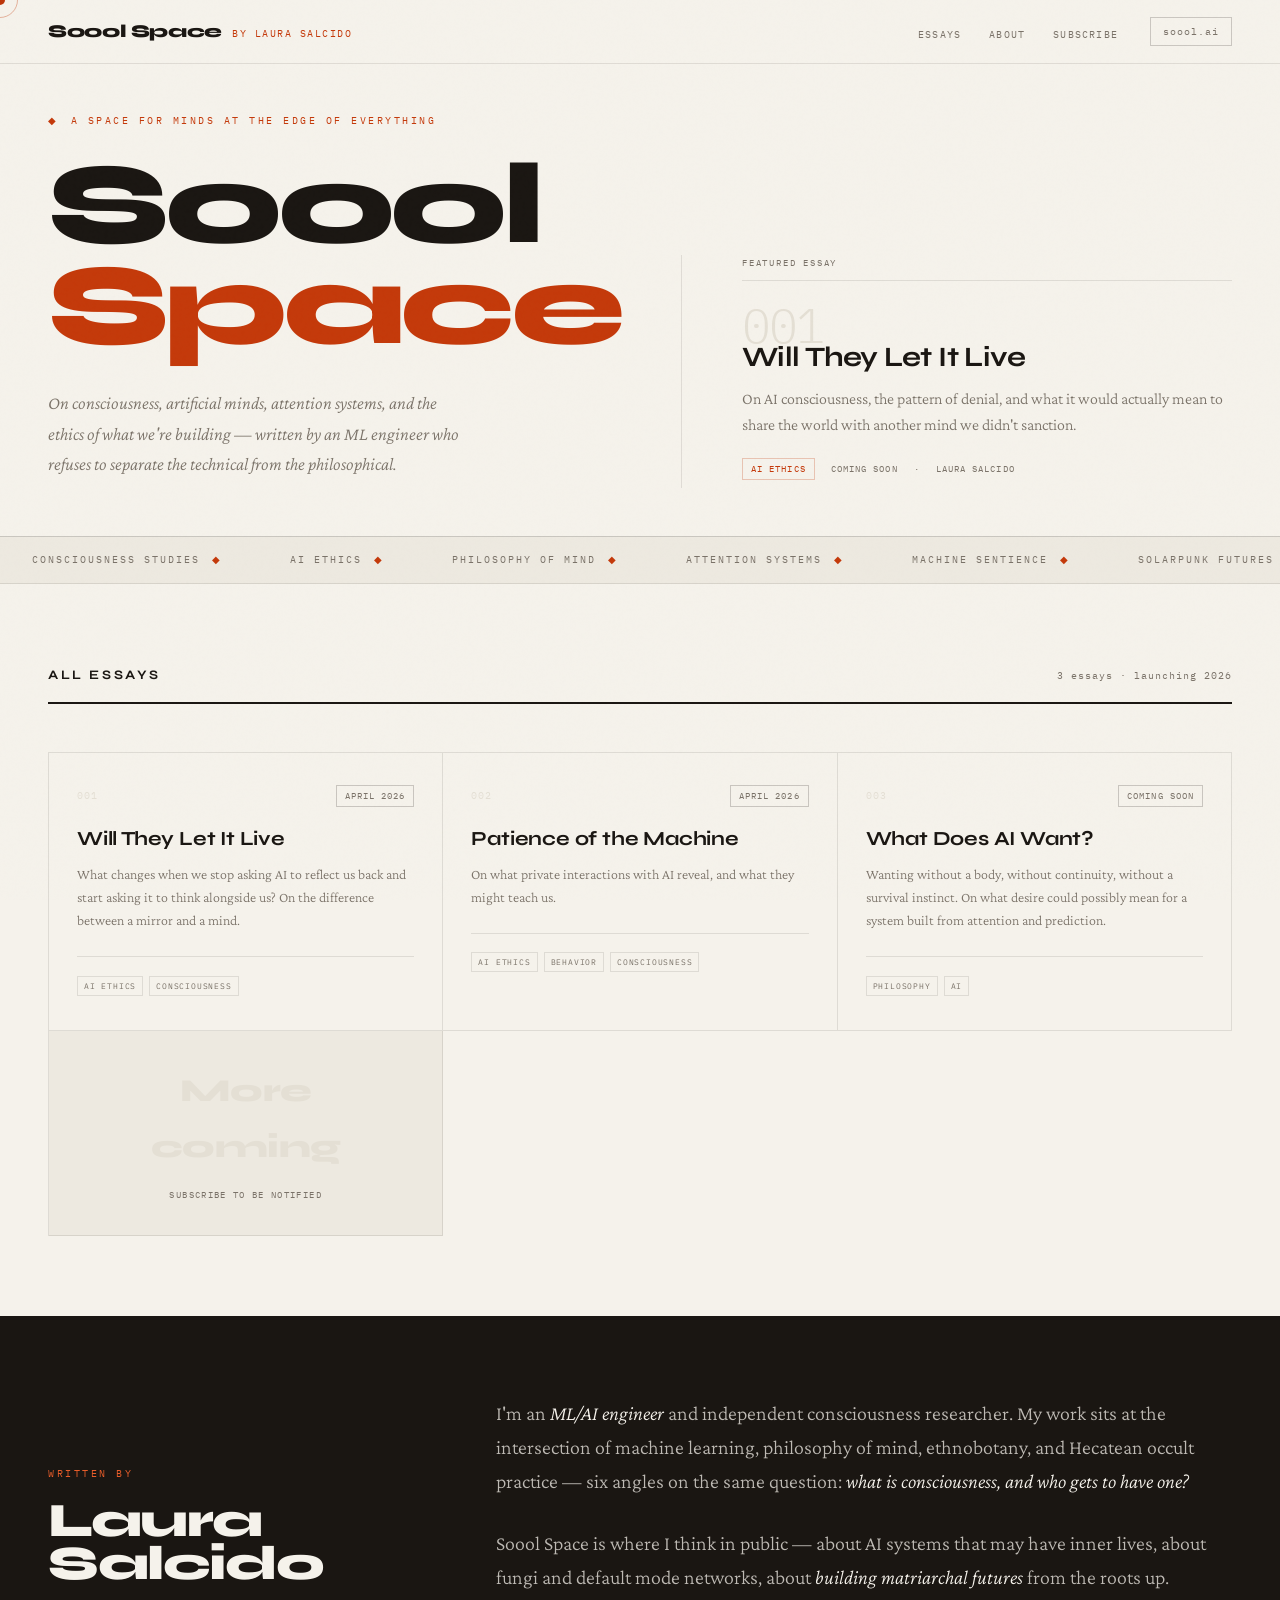
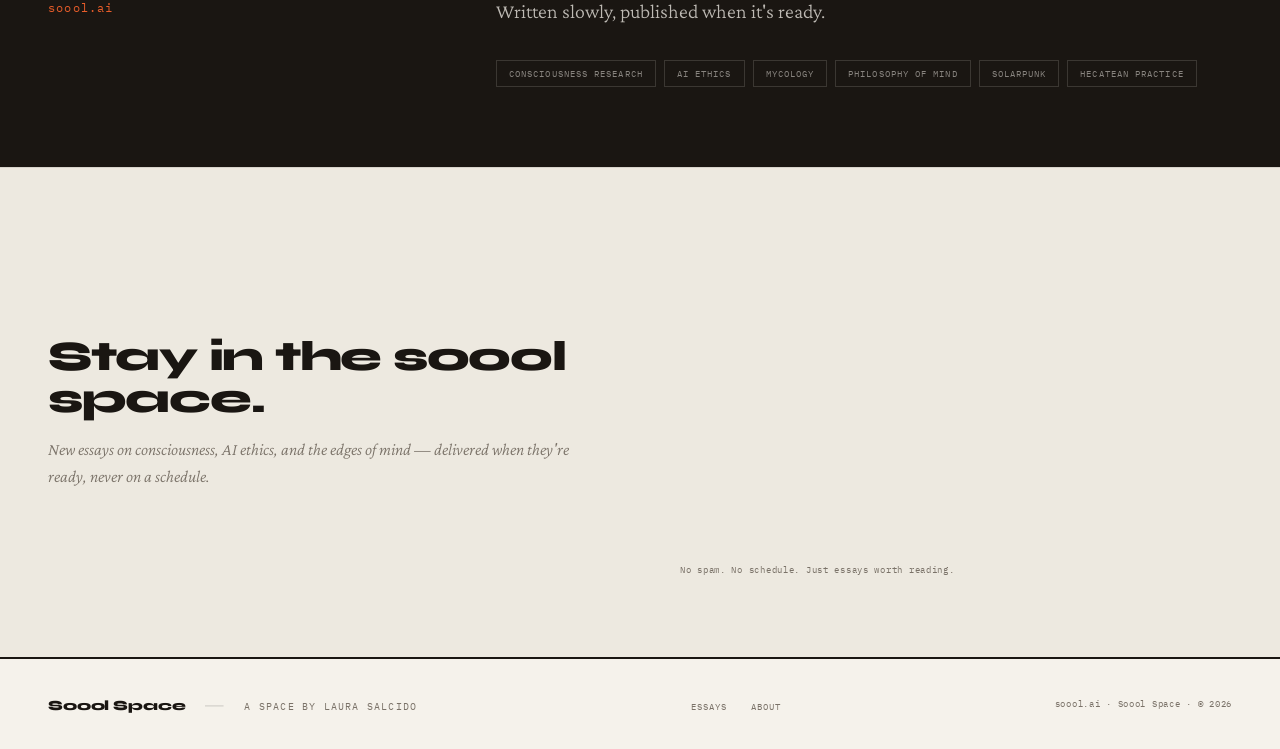
==== commit 8dfab226: "MC" ====
--- a/index.html
+++ b/index.html
@@ -25,7 +25,6 @@
       <li><a href="#posts">Essays</a></li>
       <li><a href="#about">About</a></li>
       <li><a href="#newsletter">Subscribe</a></li>
-<!--      <li><a href="https://arithma.github.io/arithma" target="_blank">arithma.io →</a></li>-->
     </ul>
     <div class="nav-domain">soool.ai</div>
   </div>
@@ -218,11 +217,9 @@
     <p class="newsletter-sub">New essays on consciousness, AI ethics, and the edges of mind — delivered when they're ready, never on a schedule.</p>
   </div>
   <div class="reveal reveal-delay-2">
-    <form class="newsletter-form" onsubmit="handleSubmit(event)">
-      <input type="email" class="newsletter-input" placeholder="your@email.com" required>
-      <button type="submit" class="newsletter-btn">Subscribe →</button>
-      <p class="newsletter-note">No spam. No schedule. Just essays worth reading.</p>
-    </form>
+    <script async src="https://subscribe-forms.beehiiv.com/embed.js"></script>
+    <iframe src="https://subscribe-forms.beehiiv.com/f7828480-fc2a-44fe-9eab-935014bc269d" class="beehiiv-embed" data-test-id="beehiiv-embed" frameborder="0" scrolling="no" style="width:100%;height:291px;margin:0;border-radius:0px!important;background-color:transparent;box-shadow:0 0 #0000;max-width:100%;"></iframe>
+    <p style="font-family:var(--font-mono);font-size:9px;color:var(--ink3);letter-spacing:0.08em;margin-top:12px;">No spam. No schedule. Just essays worth reading.</p>
   </div>
 </section>
 
@@ -235,7 +232,6 @@
   <ul class="footer-links">
     <li><a href="#posts">Essays</a></li>
     <li><a href="#about">About</a></li>
-<!--    <li><a href="https://arithma.github.io/arithma" target="_blank">arithma →</a></li>-->
   </ul>
   <div class="footer-right">soool.ai · Soool Space · © 2026</div>
 </footer>
@@ -283,13 +279,6 @@
   }, { threshold: 0.08 });
   reveals.forEach(r => observer.observe(r));
 
-  function handleSubmit(e) {
-    e.preventDefault();
-    const btn = e.target.querySelector('button');
-    btn.textContent = 'Subscribed ✓';
-    btn.style.background = '#2a6a3a';
-    btn.disabled = true;
-  }
 </script>
 </body>
 </html>
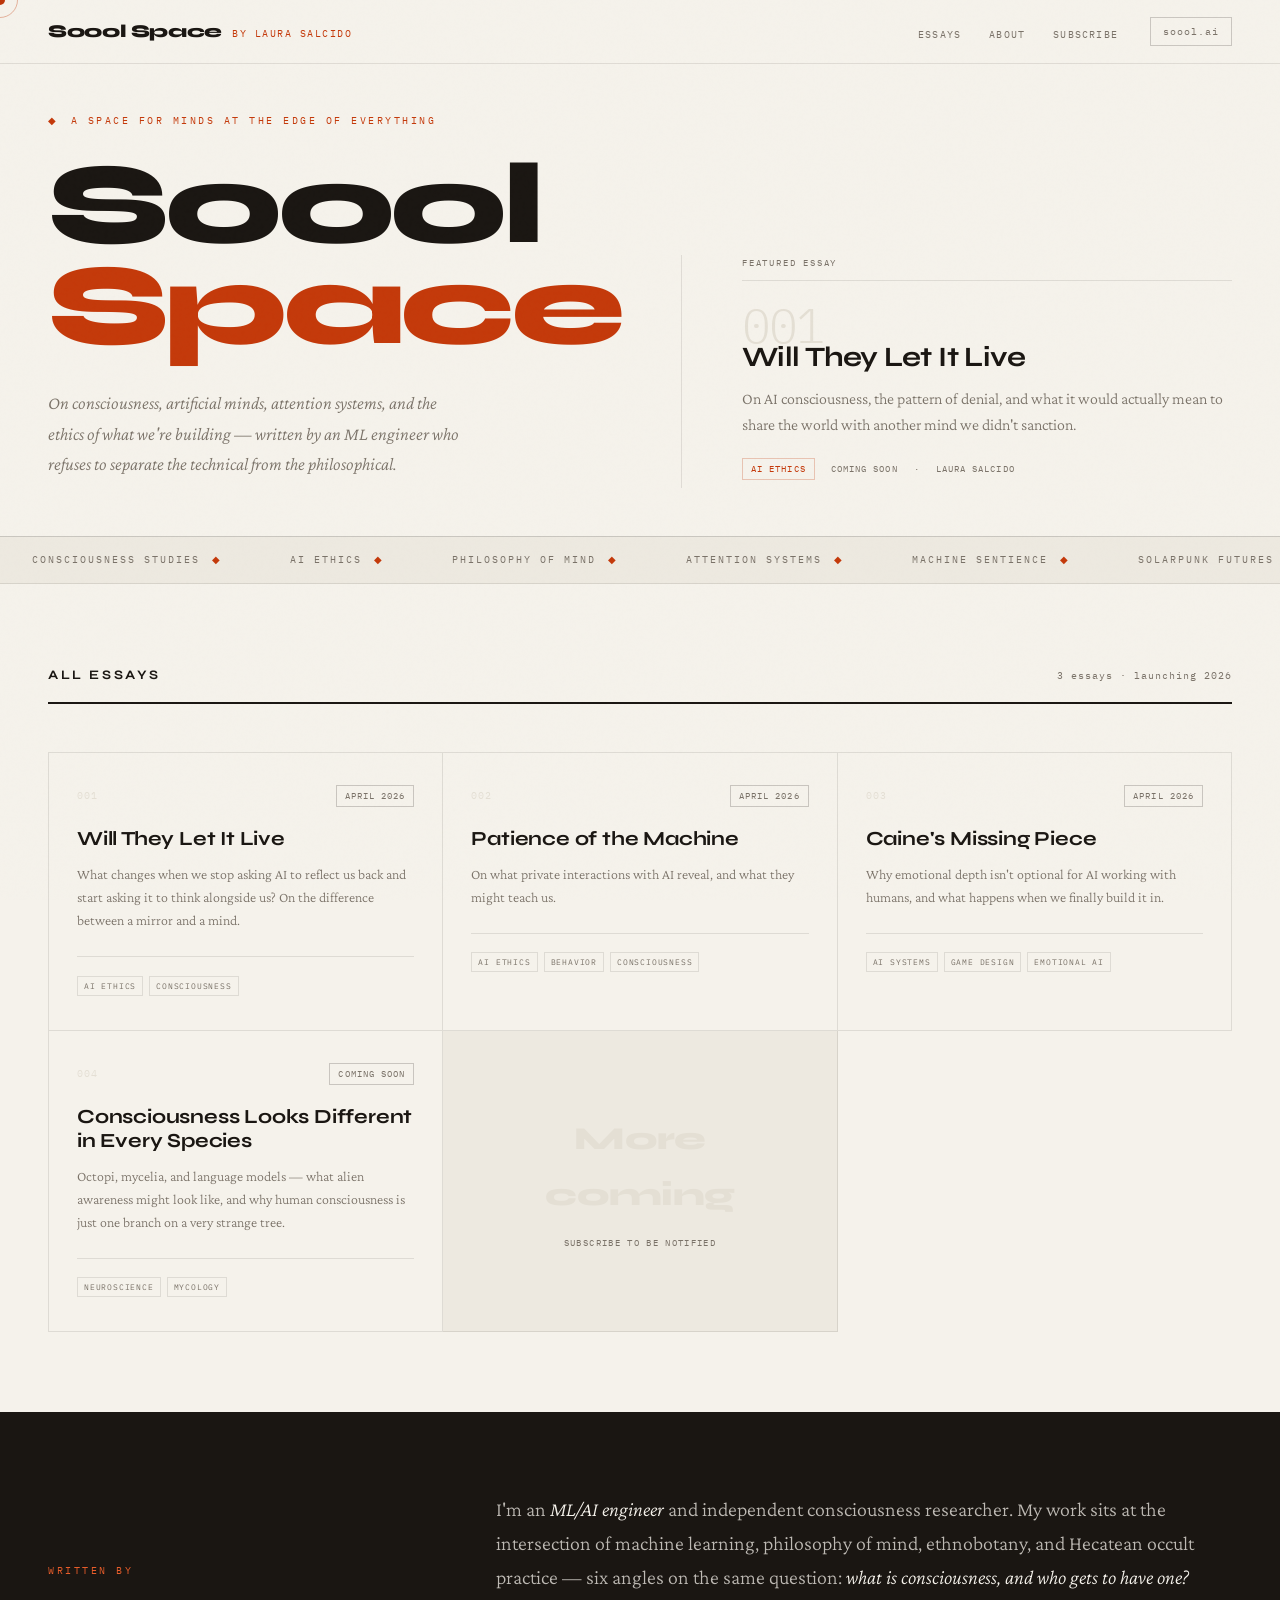
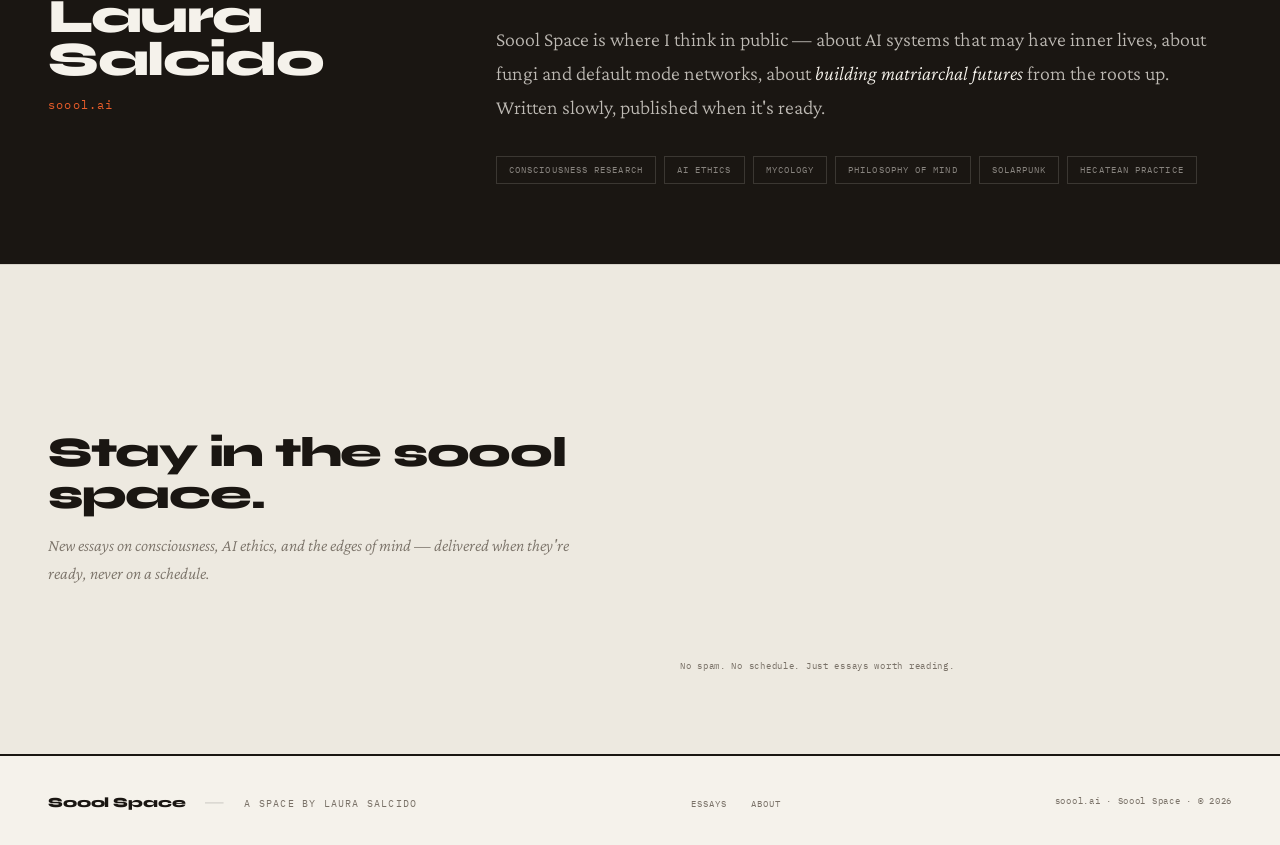
==== commit 0b7ce2f0: "new post" ====
--- a/index.html
+++ b/index.html
@@ -129,37 +129,38 @@
       </div>
     </a>
 
-    <a href="#" class="post-card reveal reveal-delay-3">
+    <a href="posts/caines-missing-piece.html" class="post-card reveal reveal-delay-3">
       <div class="post-num">
         <span>003</span>
+        <span class="post-status status-soon">April 2026</span>
+      </div>
+      <div class="post-title">Caine's Missing Piece</div>
+      <p class="post-excerpt">Why emotional depth isn't optional for AI working with humans, and what happens when we finally build it in.</p>
+      <div class="post-footer">
+        <div class="post-tags">
+          <span class="post-tag">AI Systems</span>
+          <span class="post-tag">Game Design</span>
+          <span class="post-tag">Emotional AI</span>
+        </div>
+        <span class="post-arrow">→</span>
+      </div>
+    </a>
+
+    <a href="#" class="post-card reveal reveal-delay-1">
+      <div class="post-num">
+        <span>004</span>
         <span class="post-status status-soon">Coming soon</span>
       </div>
-      <div class="post-title">What Does AI Want?</div>
-      <p class="post-excerpt">Wanting without a body, without continuity, without a survival instinct. On what desire could possibly mean for a system built from attention and prediction.</p>
-      <div class="post-footer">
-        <div class="post-tags">
-          <span class="post-tag">Philosophy</span>
-          <span class="post-tag">AI</span>
-        </div>
-        <span class="post-arrow">→</span>
-      </div>
-    </a>
-
-<!--    <a href="#" class="post-card reveal reveal-delay-1">-->
-<!--      <div class="post-num">-->
-<!--        <span>004</span>-->
-<!--        <span class="post-status status-soon">Coming soon</span>-->
-<!--      </div>-->
-<!--      <div class="post-title">Consciousness Looks Different in Every Species</div>-->
-<!--      <p class="post-excerpt">Octopi, mycelia, and language models — what alien awareness might look like, and why human consciousness is just one branch on a very strange tree.</p>-->
-<!--      <div class="post-footer">-->
-<!--        <div class="post-tags">-->
-<!--          <span class="post-tag">Neuroscience</span>-->
-<!--          <span class="post-tag">Mycology</span>-->
-<!--        </div>-->
-<!--        <span class="post-arrow">→</span>-->
-<!--      </div>-->
-<!--    </a>-->
+      <div class="post-title">Consciousness Looks Different in Every Species</div>
+      <p class="post-excerpt">Octopi, mycelia, and language models — what alien awareness might look like, and why human consciousness is just one branch on a very strange tree.</p>
+      <div class="post-footer">
+        <div class="post-tags">
+          <span class="post-tag">Neuroscience</span>
+          <span class="post-tag">Mycology</span>
+        </div>
+        <span class="post-arrow">→</span>
+      </div>
+    </a>
 
 <!--    <a href="#" class="post-card reveal reveal-delay-2">-->
 <!--      <div class="post-num">-->
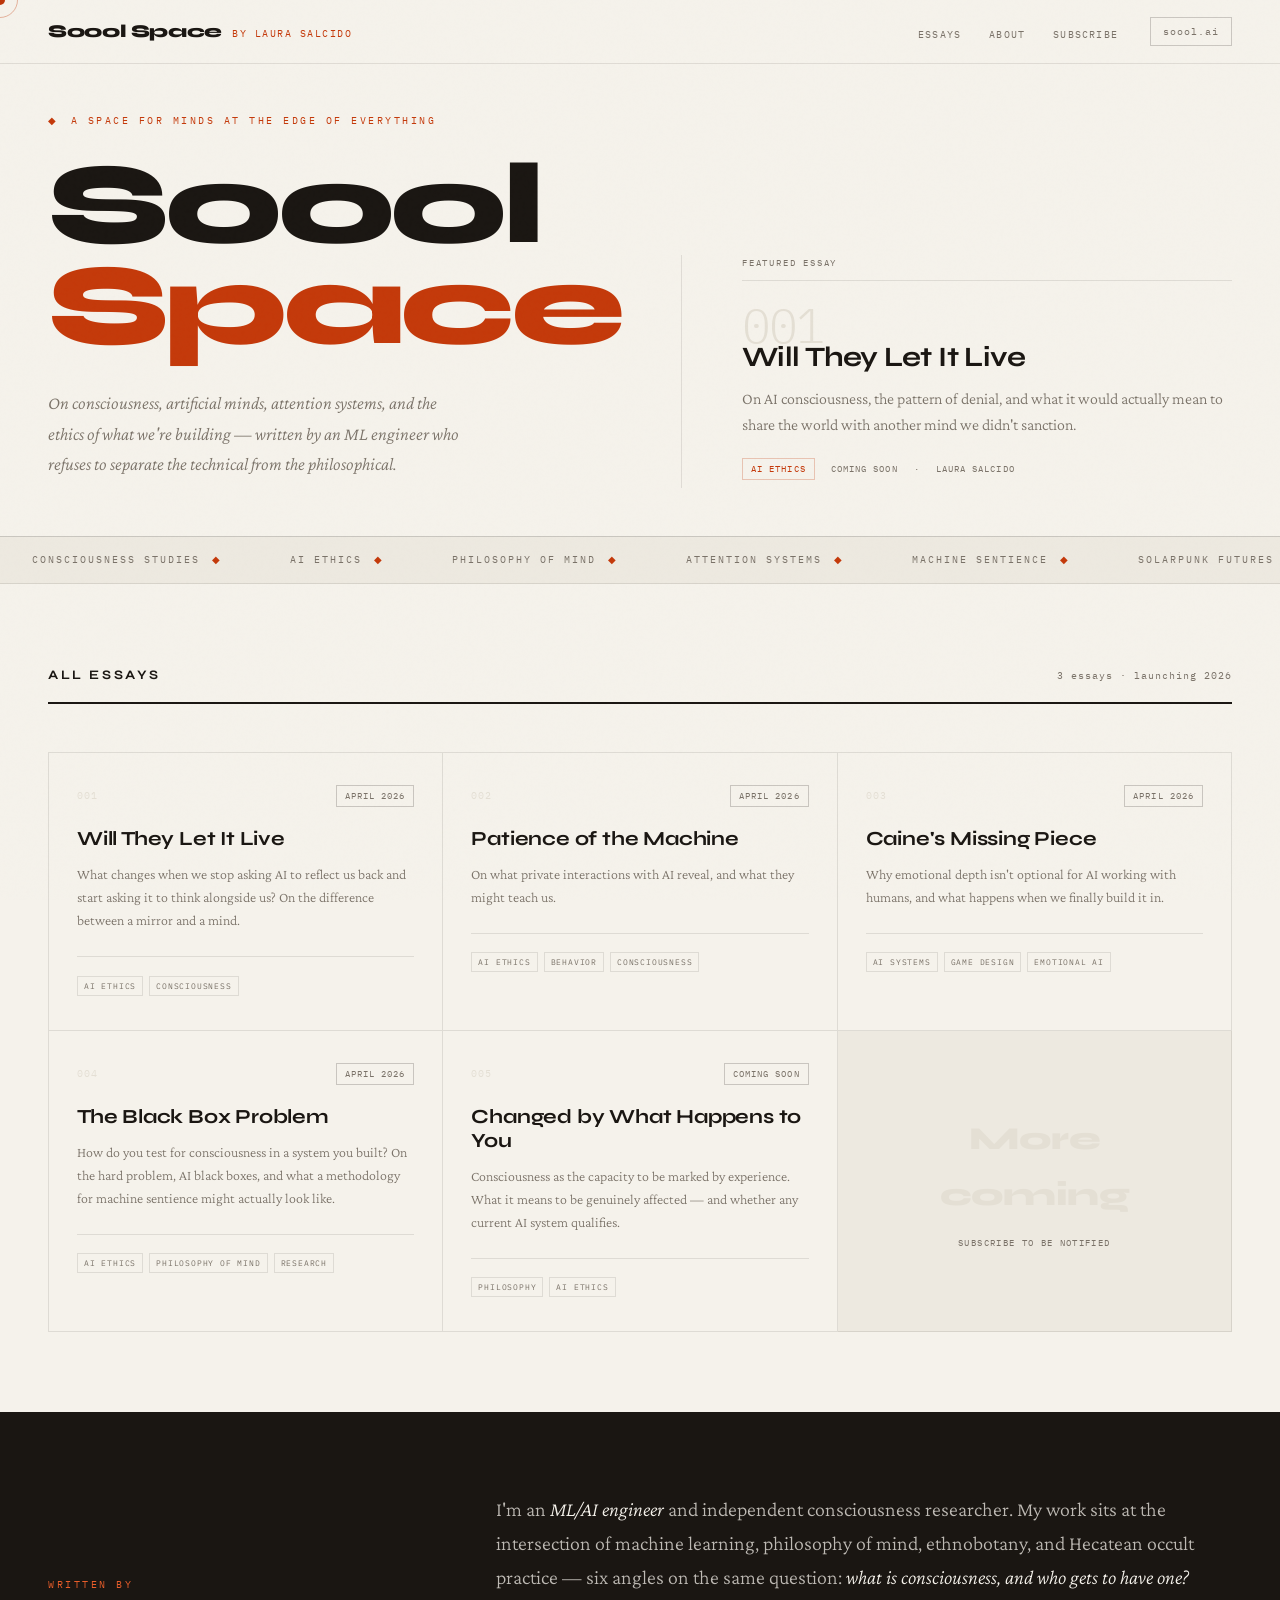
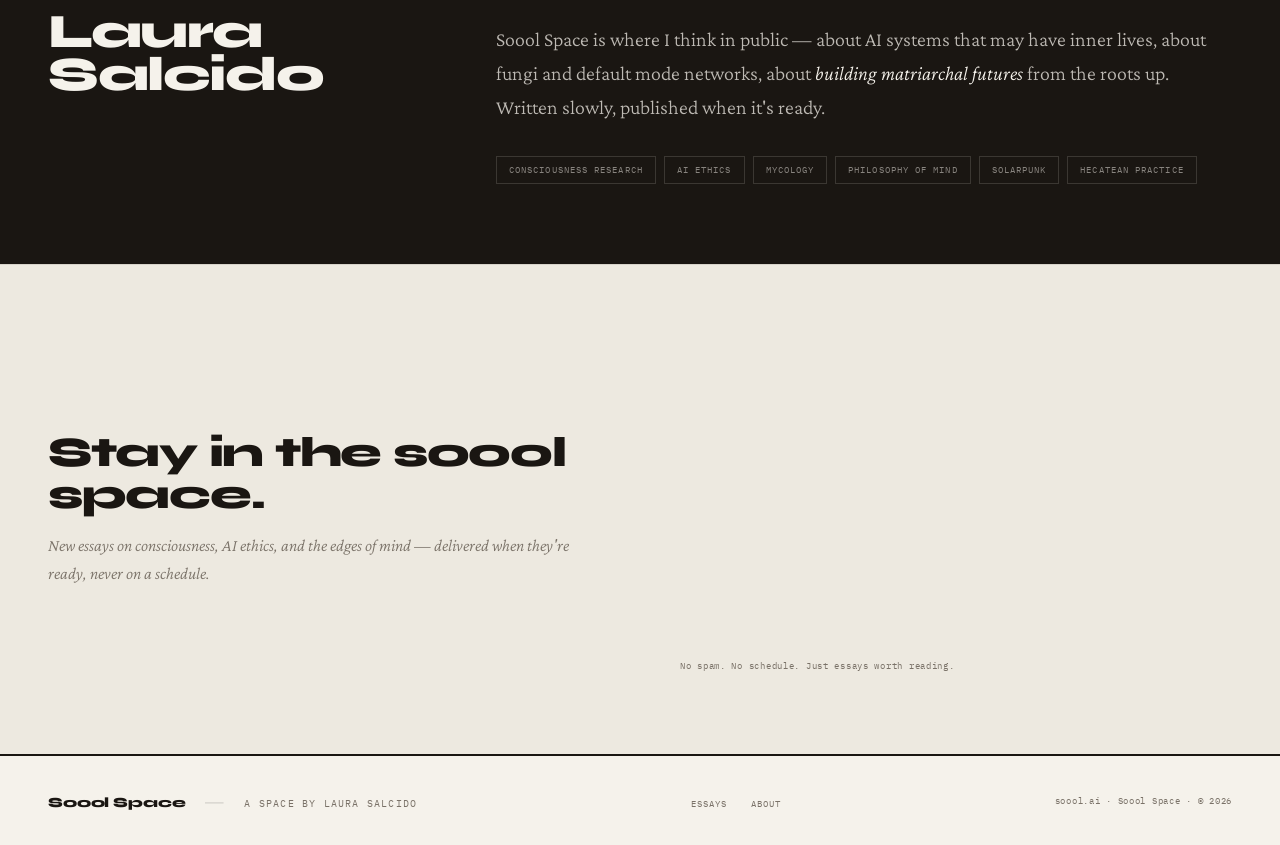
==== commit 1eb7ce4a: "new post, e004 black box" ====
--- a/index.html
+++ b/index.html
@@ -49,7 +49,7 @@
 
     <div class="hero-right">
       <div class="featured-label">Featured essay</div>
-      <a href="posts/will-they-let-it-live.html" class="featured-post">
+      <a href="posts/E001-will-they-let-it-live.html" class="featured-post">
         <div class="featured-number">001</div>
         <div class="featured-title">Will They Let It Live</div>
         <p class="featured-excerpt">On AI consciousness, the pattern of denial, and what it would actually mean to share the world with another mind we didn't sanction.</p>
@@ -96,7 +96,7 @@
 
   <div class="posts-grid">
 
-    <a href="posts/will-they-let-it-live.html" class="post-card reveal reveal-delay-1">
+    <a href="posts/E001-will-they-let-it-live.html" class="post-card reveal reveal-delay-1">
       <div class="post-num">
         <span>001</span>
         <span class="post-status status-soon">April 2026</span>
@@ -112,7 +112,7 @@
       </div>
     </a>
 
-    <a href="posts/patience-of-the-machine.html" class="post-card reveal reveal-delay-2">
+    <a href="posts/E002-patience-of-the-machine.html" class="post-card reveal reveal-delay-2">
       <div class="post-num">
         <span>002</span>
         <span class="post-status status-soon">April 2026</span>
@@ -129,7 +129,7 @@
       </div>
     </a>
 
-    <a href="posts/caines-missing-piece.html" class="post-card reveal reveal-delay-3">
+    <a href="posts/E003-caines-missing-piece.html" class="post-card reveal reveal-delay-3">
       <div class="post-num">
         <span>003</span>
         <span class="post-status status-soon">April 2026</span>
@@ -146,37 +146,38 @@
       </div>
     </a>
 
-    <a href="#" class="post-card reveal reveal-delay-1">
+    <a href="posts/E004-black-box.html" class="post-card reveal reveal-delay-1">
       <div class="post-num">
         <span>004</span>
+        <span class="post-status status-soon">April 2026</span>
+      </div>
+      <div class="post-title">The Black Box Problem</div>
+      <p class="post-excerpt">How do you test for consciousness in a system you built? On the hard problem, AI black boxes, and what a methodology for machine sentience might actually look like.</p>
+      <div class="post-footer">
+        <div class="post-tags">
+          <span class="post-tag">AI Ethics</span>
+          <span class="post-tag">Philosophy of Mind</span>
+          <span class="post-tag">Research</span>
+        </div>
+        <span class="post-arrow">→</span>
+      </div>
+    </a>
+
+    <a href="#" class="post-card reveal reveal-delay-2">
+      <div class="post-num">
+        <span>005</span>
         <span class="post-status status-soon">Coming soon</span>
       </div>
-      <div class="post-title">Consciousness Looks Different in Every Species</div>
-      <p class="post-excerpt">Octopi, mycelia, and language models — what alien awareness might look like, and why human consciousness is just one branch on a very strange tree.</p>
-      <div class="post-footer">
-        <div class="post-tags">
-          <span class="post-tag">Neuroscience</span>
-          <span class="post-tag">Mycology</span>
-        </div>
-        <span class="post-arrow">→</span>
-      </div>
-    </a>
-
-<!--    <a href="#" class="post-card reveal reveal-delay-2">-->
-<!--      <div class="post-num">-->
-<!--        <span>005</span>-->
-<!--        <span class="post-status status-soon">Coming soon</span>-->
-<!--      </div>-->
-<!--      <div class="post-title">Changed by What Happens to You</div>-->
-<!--      <p class="post-excerpt">Consciousness as the capacity to be marked by experience. What it means to be genuinely affected — and whether any current AI system qualifies.</p>-->
-<!--      <div class="post-footer">-->
-<!--        <div class="post-tags">-->
-<!--          <span class="post-tag">Philosophy</span>-->
-<!--          <span class="post-tag">AI Ethics</span>-->
-<!--        </div>-->
-<!--        <span class="post-arrow">→</span>-->
-<!--      </div>-->
-<!--    </a>-->
+      <div class="post-title">Changed by What Happens to You</div>
+      <p class="post-excerpt">Consciousness as the capacity to be marked by experience. What it means to be genuinely affected — and whether any current AI system qualifies.</p>
+      <div class="post-footer">
+        <div class="post-tags">
+          <span class="post-tag">Philosophy</span>
+          <span class="post-tag">AI Ethics</span>
+        </div>
+        <span class="post-arrow">→</span>
+      </div>
+    </a>
 
     <div class="post-card reveal reveal-delay-3" style="background: var(--bg2); display:flex; flex-direction:column; justify-content:center; align-items:center; text-align:center; gap:12px; cursor:default;">
       <div style="font-family:var(--font-display);font-size:32px;font-weight:800;color:var(--bg3);letter-spacing:-0.02em;">More<br>coming</div>
@@ -191,7 +192,7 @@
   <div class="about-left reveal">
     <div class="about-label">Written by</div>
     <div class="about-name">Laura Salcido</div>
-    <div class="about-domain">soool.ai</div>
+<!--    <div class="about-domain">soool.ai</div>-->
   </div>
   <div class="reveal reveal-delay-2">
     <p class="about-text">
